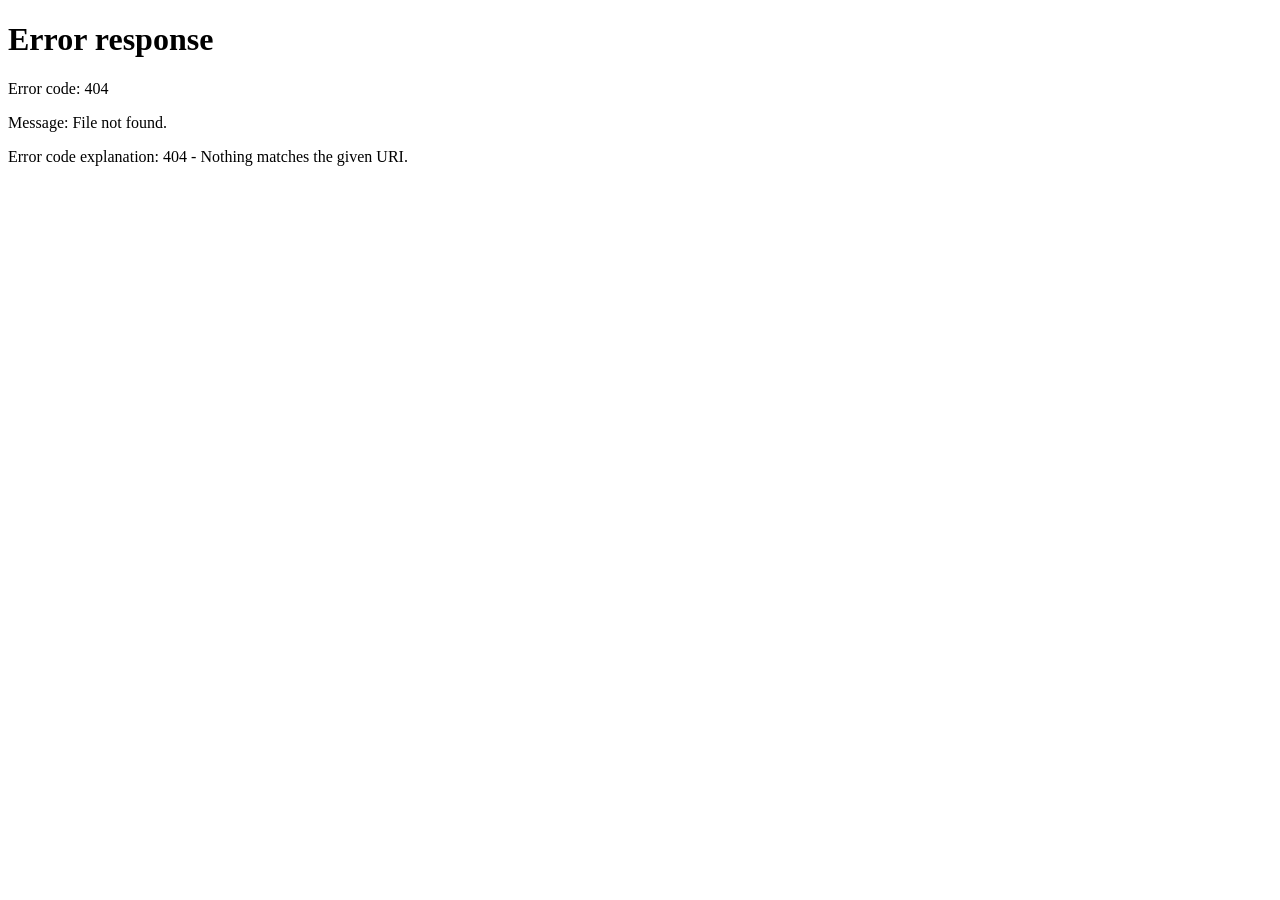
==== admin.html @ 991b6b4d "Add admin dashboard HTML file This commit adds a new admin dashboard HTML file with a sidebar, main " ====
<!DOCTYPE html>
<html lang="en">
<head>
  <meta charset="UTF-8"/><meta name="viewport" content="width=device-width,initial-scale=1.0"/>
  <title>Admin Dashboard — NexMart</title>
  <link rel="stylesheet" href="style.css"/>
  <link rel="stylesheet" href="https://cdnjs.cloudflare.com/ajax/libs/font-awesome/6.5.0/css/all.min.css"/>
  <style>
    body { display:flex; min-height:100vh; background:var(--bg); }
    .admin-sidebar {
      width:240px; min-height:100vh; background:var(--navy); flex-shrink:0;
      display:flex; flex-direction:column; position:sticky; top:0; height:100vh; overflow-y:auto;
    }
    .sidebar-logo { padding:1.5rem 1.25rem; border-bottom:1px solid rgba(255,255,255,.08); }
    .sidebar-logo .logo-main { color:#fff; font-family:var(--font-head); font-size:1.4rem; display:block; }
    .sidebar-logo .logo-sub  { color:var(--gold-light); font-size:.6rem; letter-spacing:.2em; text-transform:uppercase; }
    .sidebar-user { padding:1rem 1.25rem; border-bottom:1px solid rgba(255,255,255,.08); display:flex; align-items:center; gap:.75rem; }
    .sidebar-avatar { width:36px; height:36px; background:var(--gold); border-radius:50%; display:grid; place-items:center; font-size:.8rem; font-weight:700; color:var(--navy); flex-shrink:0; }
    .sidebar-user-info strong { display:block; font-size:.82rem; color:#fff; }
    .sidebar-user-info span { font-size:.72rem; color:var(--gold-light); }
    .sidebar-nav { padding:.75rem 0; flex:1; }
    .sidebar-section { padding:.3rem 1.25rem .2rem; font-size:.65rem; font-weight:700; color:rgba(255,255,255,.3); text-transform:uppercase; letter-spacing:.12em; margin-top:.5rem; }
    .sidebar-link { display:flex; align-items:center; gap:.75rem; padding:.65rem 1.25rem; font-size:.84rem; color:rgba(255,255,255,.65); transition:all var(--t); cursor:pointer; border-left:3px solid transparent; }
    .sidebar-link i { width:18px; text-align:center; flex-shrink:0; }
    .sidebar-link:hover { background:rgba(255,255,255,.07); color:#fff; border-left-color:rgba(255,255,255,.2); }
    .sidebar-link.active { background:rgba(201,168,76,.12); color:var(--gold-light); border-left-color:var(--gold); }
    .sidebar-link .badge { margin-left:auto; }
    .sidebar-foot { padding:1rem 1.25rem; border-top:1px solid rgba(255,255,255,.08); }
    .admin-main { flex:1; overflow:hidden; display:flex; flex-direction:column; }
    .admin-topbar { background:var(--white); border-bottom:1px solid var(--border); padding:.9rem 2rem; display:flex; align-items:center; justify-content:space-between; position:sticky; top:0; z-index:10; box-shadow:var(--shadow-sm); }
    .at-title { font-family:var(--font-head); font-size:1.15rem; font-weight:700; }
    .at-right { display:flex; align-items:center; gap:1rem; }
    .at-date { font-size:.78rem; color:var(--text-lt); }
    .admin-content { padding:2rem; flex:1; overflow-y:auto; }
    /* Page panels */
    .admin-page { display:none; }
    .admin-page.active { display:block; animation:fadeIn .3s; }
    /* KPI Cards */
    .kpi-grid { display:grid; grid-template-columns:repeat(4,1fr); gap:1.25rem; margin-bottom:2rem; }
    .kpi-card { background:var(--white); border-radius:var(--radius); border:1px solid var(--border); padding:1.5rem; display:flex; gap:1rem; align-items:center; }
    .kpi-icon { width:52px; height:52px; border-radius:var(--radius-sm); display:grid; place-items:center; font-size:1.3rem; flex-shrink:0; }
    .kpi-icon.blue   { background:#e8f0fe; color:#1a73e8; }
    .kpi-icon.green  { background:var(--bg2); color:var(--success); }
    .kpi-icon.gold   { background:#fdf3d7; color:#946c00; }
    .kpi-icon.red    { background:#fdecea; color:var(--danger); }
    .kpi-info strong { display:block; font-family:var(--font-head); font-size:1.8rem; line-height:1.1; }
    .kpi-info span   { font-size:.78rem; color:var(--text-lt); }
    .kpi-trend { margin-top:.3rem; font-size:.75rem; }
    .kpi-trend.up { color:var(--success); }
    .kpi-trend.down { color:var(--danger); }
    /* Charts placeholder */
    .charts-grid { display:grid; grid-template-columns:1.5fr 1fr; gap:1.25rem; margin-bottom:2rem; }
    .chart-box { background:var(--white); border:1px solid var(--border); border-radius:var(--radius); padding:1.25rem; }
    .chart-header { display:flex; align-items:center; justify-content:space-between; margin-bottom:1.25rem; }
    .chart-title { font-family:var(--font-head); font-size:1rem; font-weight:700; }
    .mini-chart { height:180px; display:flex; align-items:flex-end; gap:8px; padding-top:.5rem; }
    .bar { flex:1; background:var(--navy); border-radius:4px 4px 0 0; position:relative; transition:opacity var(--t); cursor:pointer; }
    .bar:hover { opacity:.8; }
    .bar span { position:absolute; bottom:-20px; left:50%; transform:translateX(-50%); font-size:.65rem; color:var(--text-lt); white-space:nowrap; }
    .donut-wrap { display:flex; align-items:center; justify-content:center; gap:2rem; }
    .donut-svg { width:130px; height:130px; }
    .donut-legend { display:flex; flex-direction:column; gap:.5rem; }
    .dl-item { display:flex; align-items:center; gap:.5rem; font-size:.78rem; }
    .dl-dot { width:10px; height:10px; border-radius:50%; flex-shrink:0; }
    /* Product manager */
    .pm-toolbar { display:flex; gap:1rem; align-items:center; margin-bottom:1.25rem; flex-wrap:wrap; }
    .pm-toolbar input { flex:1; min-width:200px; padding:.55rem 1rem; border:1.5px solid var(--border); border-radius:var(--radius-sm); font-family:var(--font-body); font-size:.875rem; outline:none; }
    .pm-toolbar input:focus { border-color:var(--navy); }
    .stock-low  { color:var(--danger); font-weight:600; }
    .stock-ok   { color:var(--success); font-weight:600; }
    .stock-med  { color:var(--warning); font-weight:600; }
    /* Orders */
    .order-status { padding:.25rem .75rem; border-radius:99px; font-size:.72rem; font-weight:700; }
    .os-delivered { background:#e6f6ef; color:var(--success); }
    .os-pending   { background:#fef3e2; color:var(--warning); }
    .os-cancelled { background:#fdecea; color:var(--danger); }
    .os-transit   { background:var(--navy-pale); color:var(--navy); }
    /* Analytics */
    .analytics-grid { display:grid; grid-template-columns:1fr 1fr 1fr; gap:1.25rem; margin-bottom:1.5rem; }
    .an-card { background:var(--white); border:1px solid var(--border); border-radius:var(--radius); padding:1.25rem; }
    .an-card h4 { font-family:var(--font-head); font-size:.95rem; margin-bottom:.75rem; color:var(--text-md); }
    .progress-item { margin-bottom:.75rem; }
    .progress-label { display:flex; justify-content:space-between; font-size:.78rem; color:var(--text-md); margin-bottom:.3rem; }
    .progress-bar { height:7px; background:var(--bg2); border-radius:99px; overflow:hidden; }
    .progress-fill { height:100%; border-radius:99px; background:var(--navy); transition:width 1s ease; }
    @media(max-width:1100px){ .kpi-grid{grid-template-columns:repeat(2,1fr)} .charts-grid{grid-template-columns:1fr} .analytics-grid{grid-template-columns:1fr 1fr} }
    @media(max-width:768px){ .admin-sidebar{display:none} .kpi-grid{grid-template-columns:1fr 1fr} }
  </style>
</head>
<body>
<script src="app.js"></script>
<script>
  // Auth guard
  if (!Store.user || Store.user.role !== 'admin') {
    location.href = 'login.html';
  }
</script>

<!-- SIDEBAR -->
<aside class="admin-sidebar">
  <div class="sidebar-logo">
    <span class="logo-main">NexMart</span>
    <span class="logo-sub">Admin Panel</span>
  </div>
  <div class="sidebar-user">
    <div class="sidebar-avatar">AU</div>
    <div class="sidebar-user-info">
      <strong>Admin User</strong>
      <span>Super Admin</span>
    </div>
  </div>
  <nav class="sidebar-nav">
    <div class="sidebar-section">Main</div>
    <div class="sidebar-link active" onclick="showPage('dashboard',this)"><i class="fa fa-th-large"></i> Dashboard</div>
    <div class="sidebar-link" onclick="showPage('orders',this)"><i class="fa fa-box"></i> Orders <span class="badge badge-danger">12</span></div>
    <div class="sidebar-section">Catalogue</div>
    <div class="sidebar-link" onclick="showPage('products',this)"><i class="fa fa-tags"></i> Products</div>
    <div class="sidebar-link" onclick="showPage('inventory',this)"><i class="fa fa-warehouse"></i> Inventory</div>
    <div class="sidebar-section">Reports</div>
    <div class="sidebar-link" onclick="showPage('analytics',this)"><i class="fa fa-chart-bar"></i> Analytics</div>
    <div class="sidebar-link" onclick="showPage('customers',this)"><i class="fa fa-users"></i> Customers</div>
  </nav>
  <div class="sidebar-foot">
    <div class="sidebar-link" onclick="window.handleLogout()" style="border-left:none"><i class="fa fa-sign-out-alt"></i> Logout</div>
    <a href="index.html" class="sidebar-link" style="border-left:none"><i class="fa fa-store"></i> View Store</a>
  </div>
</aside>

<!-- MAIN -->
<div class="admin-main">
  <div class="admin-topbar">
    <span class="at-title" id="pageTitle">Dashboard</span>
    <div class="at-right">
      <span class="at-date" id="todayDate"></span>
      <button class="btn btn-navy btn-sm"><i class="fa fa-bell"></i></button>
    </div>
  </div>

  <div class="admin-content">

    <!-- ── DASHBOARD ── -->
    <div class="admin-page active" id="page-dashboard">
      <div class="kpi-grid">
        <div class="kpi-card">
          <div class="kpi-icon blue"><i class="fa fa-shopping-cart"></i></div>
          <div class="kpi-info"><strong>1,248</strong><span>Total Orders</span><div class="kpi-trend up">▲ 12.5% vs last month</div></div>
        </div>
        <div class="kpi-card">
          <div class="kpi-icon green"><i class="fa fa-rupee-sign"></i></div>
          <div class="kpi-info"><strong>₹3.84L</strong><span>Monthly Revenue</span><div class="kpi-trend up">▲ 8.3% vs last month</div></div>
        </div>
        <div class="kpi-card">
          <div class="kpi-icon gold"><i class="fa fa-users"></i></div>
          <div class="kpi-info"><strong>10,492</strong><span>Total Customers</span><div class="kpi-trend up">▲ 5.1% vs last month</div></div>
        </div>
        <div class="kpi-card">
          <div class="kpi-icon red"><i class="fa fa-exclamation-triangle"></i></div>
          <div class="kpi-info"><strong>7</strong><span>Low Stock Items</span><div class="kpi-trend down">▼ Needs attention</div></div>
        </div>
      </div>

      <div class="charts-grid">
        <div class="chart-box">
          <div class="chart-header">
            <span class="chart-title">Weekly Sales Revenue</span>
            <span class="badge badge-navy">This Week</span>
          </div>
          <div class="mini-chart" id="salesChart"></div>
          <div style="display:flex;justify-content:center;gap:1.5rem;margin-top:1.5rem;font-size:.75rem;color:var(--text-lt)">
            <span>Mon</span><span>Tue</span><span>Wed</span><span>Thu</span><span>Fri</span><span>Sat</span><span>Sun</span>
          </div>
        </div>
        <div class="chart-box">
          <div class="chart-header"><span class="chart-title">Sales by Category</span></div>
          <div class="donut-wrap">
            <svg class="donut-svg" viewBox="0 0 42 42">
              <circle cx="21" cy="21" r="15.915" fill="transparent" stroke="#e8eef5" stroke-width="6"/>
              <circle cx="21" cy="21" r="15.915" fill="transparent" stroke="#0a2540" stroke-width="6" stroke-dasharray="28 72" stroke-dashoffset="25"/>
              <circle cx="21" cy="21" r="15.915" fill="transparent" stroke="#c9a84c" stroke-width="6" stroke-dasharray="22 78" stroke-dashoffset="-3"/>
              <circle cx="21" cy="21" r="15.915" fill="transparent" stroke="#00875a" stroke-width="6" stroke-dasharray="18 82" stroke-dashoffset="-25"/>
              <circle cx="21" cy="21" r="15.915" fill="transparent" stroke="#e67e22" stroke-width="6" stroke-dasharray="14 86" stroke-dashoffset="-43"/>
              <text x="21" y="24" text-anchor="middle" font-size="5" font-family="Cormorant Garamond,serif" fill="#0a2540" font-weight="bold">Sales</text>
            </svg>
            <div class="donut-legend">
              <div class="dl-item"><div class="dl-dot" style="background:#0a2540"></div><span>Vegetables 28%</span></div>
              <div class="dl-item"><div class="dl-dot" style="background:#c9a84c"></div><span>Fruits 22%</span></div>
              <div class="dl-item"><div class="dl-dot" style="background:#00875a"></div><span>Dairy 18%</span></div>
              <div class="dl-item"><div class="dl-dot" style="background:#e67e22"></div><span>Bakery 14%</span></div>
              <div class="dl-item"><div class="dl-dot" style="background:#e8eef5"></div><span>Other 18%</span></div>
            </div>
          </div>
        </div>
      </div>

      <!-- Recent Orders -->
      <div class="card">
        <div class="card-header">
          <span class="card-title">Recent Orders</span>
          <button class="btn btn-ghost btn-sm" onclick="showPage('orders',document.querySelector('[onclick*=orders]'))">View All</button>
        </div>
        <div class="card-body" style="padding:0">
          <div class="table-wrap">
            <table>
              <thead><tr><th>#Order</th><th>Customer</th><th>Items</th><th>Total</th><th>Date</th><th>Status</th><th>Action</th></tr></thead>
              <tbody id="recentOrders"></tbody>
            </table>
          </div>
        </div>
      </div>
    </div>

    <!-- ── ORDERS ── -->
    <div class="admin-page" id="page-orders">
      <div class="card" style="margin-bottom:1.25rem">
        <div class="card-body" style="display:flex;gap:1rem;flex-wrap:wrap;padding:1rem 1.5rem">
          <div class="kpi-card" style="flex:1;min-width:160px;border:none;padding:.75rem;box-shadow:none;background:var(--bg)">
            <div class="kpi-icon blue" style="width:38px;height:38px;font-size:1rem"><i class="fa fa-clock"></i></div>
            <div class="kpi-info"><strong style="font-size:1.4rem">32</strong><span>Pending</span></div>
          </div>
          <div class="kpi-card" style="flex:1;min-width:160px;border:none;padding:.75rem;box-shadow:none;background:var(--bg)">
            <div class="kpi-icon gold" style="width:38px;height:38px;font-size:1rem"><i class="fa fa-truck"></i></div>
            <div class="kpi-info"><strong style="font-size:1.4rem">18</strong><span>In Transit</span></div>
          </div>
          <div class="kpi-card" style="flex:1;min-width:160px;border:none;padding:.75rem;box-shadow:none;background:var(--bg)">
            <div class="kpi-icon green" style="width:38px;height:38px;font-size:1rem"><i class="fa fa-check"></i></div>
            <div class="kpi-info"><strong style="font-size:1.4rem">1,182</strong><span>Delivered</span></div>
          </div>
          <div class="kpi-card" style="flex:1;min-width:160px;border:none;padding:.75rem;box-shadow:none;background:var(--bg)">
            <div class="kpi-icon red" style="width:38px;height:38px;font-size:1rem"><i class="fa fa-times"></i></div>
            <div class="kpi-info"><strong style="font-size:1.4rem">16</strong><span>Cancelled</span></div>
          </div>
        </div>
      </div>
      <div class="card">
        <div class="card-header">
          <span class="card-title">All Orders</span>
          <div style="display:flex;gap:.5rem">
            <select class="sort-select" id="orderFilter" onchange="renderOrders()">
              <option value="">All Status</option>
              <option value="Delivered">Delivered</option>
              <option value="Pending">Pending</option>
              <option value="In Transit">In Transit</option>
              <option value="Cancelled">Cancelled</option>
            </select>
          </div>
        </div>
        <div class="card-body" style="padding:0">
          <div class="table-wrap"><table><thead><tr><th>#Order</th><th>Customer</th><th>Items</th><th>Total</th><th>Date</th><th>Payment</th><th>Status</th><th>Action</th></tr></thead><tbody id="ordersBody"></tbody></table></div>
        </div>
      </div>
    </div>

    <!-- ── PRODUCTS ── -->
    <div class="admin-page" id="page-products">
      <div class="pm-toolbar">
        <input type="text" id="productSearch" placeholder="🔍 Search products by name or category..." oninput="renderProductsAdmin()" />
        <select class="sort-select" id="catFilter" onchange="renderProductsAdmin()">
          <option value="">All Categories</option>
          <option>Vegetables</option><option>Fruits</option><option>Dairy</option>
          <option>Bakery</option><option>Beverages</option><option>Snacks</option><option>Grains</option>
        </select>
        <button class="btn btn-navy btn-sm" onclick="toast('Add product form would open here')"><i class="fa fa-plus"></i> Add Product</button>
      </div>
      <div class="card">
        <div class="card-header"><span class="card-title">Product Catalogue</span><span class="badge badge-navy" id="prodCount"></span></div>
        <div class="card-body" style="padding:0">
          <div class="table-wrap"><table><thead><tr><th>Emoji</th><th>Name</th><th>Category</th><th>Price</th><th>Old Price</th><th>Rating</th><th>Reviews</th><th>Badge</th><th>Actions</th></tr></thead><tbody id="productsAdminBody"></tbody></table></div>
        </div>
      </div>
    </div>

    <!-- ── INVENTORY ── -->
    <div class="admin-page" id="page-inventory">
      <div class="card">
        <div class="card-header"><span class="card-title">Inventory Status</span><button class="btn btn-navy btn-sm" onclick="toast('Export CSV — feature available in production')"><i class="fa fa-download"></i> Export</button></div>
        <div class="card-body" style="padding:0">
          <div class="table-wrap"><table><thead><tr><th>Product</th><th>Category</th><th>SKU</th><th>In Stock</th><th>Reorder Level</th><th>Status</th><th>Last Updated</th></tr></thead><tbody id="inventoryBody"></tbody></table></div>
        </div>
      </div>
    </div>

    <!-- ── ANALYTICS ── -->
    <div class="admin-page" id="page-analytics">
      <div class="analytics-grid">
        <div class="an-card">
          <h4>Top Selling Products</h4>
          <div id="topSellers"></div>
        </div>
        <div class="an-card">
          <h4>Category Performance</h4>
          <div id="catPerf"></div>
        </div>
        <div class="an-card">
          <h4>Customer Metrics</h4>
          <div style="display:flex;flex-direction:column;gap:.85rem">
            <div><div style="font-size:.78rem;color:var(--text-lt)">Avg Order Value</div><div style="font-family:var(--font-head);font-size:1.6rem;font-weight:700">₹487</div></div>
            <div><div style="font-size:.78rem;color:var(--text-lt)">Repeat Purchase Rate</div><div style="font-family:var(--font-head);font-size:1.6rem;font-weight:700">68.4%</div></div>
            <div><div style="font-size:.78rem;color:var(--text-lt)">Cart Abandonment</div><div style="font-family:var(--font-head);font-size:1.6rem;color:var(--danger);font-weight:700">23.1%</div></div>
            <div><div style="font-size:.78rem;color:var(--text-lt)">NPS Score</div><div style="font-family:var(--font-head);font-size:1.6rem;color:var(--success);font-weight:700">72</div></div>
          </div>
        </div>
      </div>
      <div class="card">
        <div class="card-header"><span class="card-title">Monthly Revenue Trend (₹)</span></div>
        <div class="card-body">
          <div style="display:flex;align-items:flex-end;gap:12px;height:200px" id="revenueChart"></div>
        </div>
      </div>
    </div>

    <!-- ── CUSTOMERS ── -->
    <div class="admin-page" id="page-customers">
      <div class="card">
        <div class="card-header"><span class="card-title">Customer Database</span><button class="btn btn-ghost btn-sm" onclick="toast('Export CSV')"><i class="fa fa-download"></i> Export</button></div>
        <div class="card-body" style="padding:0">
          <div
---- style.css ----
/* ==========================================================
   NEXMART — Professional Supermarket CSS
   Design: Corporate · Refined · Premium
   ========================================================== */

@import url('https://fonts.googleapis.com/css2?family=Cormorant+Garamond:wght@400;500;600;700&family=Outfit:wght@300;400;500;600;700&display=swap');

/* ── Variables ── */
:root {
  --navy:       #0a2540;
  --navy-light: #103a5e;
  --navy-pale:  #e8eef5;
  --gold:       #c9a84c;
  --gold-light: #f0d98a;
  --white:      #ffffff;
  --bg:         #f4f6f9;
  --bg2:        #edf0f5;
  --text:       #0d1b2a;
  --text-md:    #3d5166;
  --text-lt:    #7a8fa6;
  --border:     #d8e0ea;
  --success:    #00875a;
  --danger:     #c0392b;
  --warning:    #e67e22;
  --shadow-sm:  0 2px 8px rgba(10,37,64,.08);
  --shadow:     0 4px 20px rgba(10,37,64,.12);
  --shadow-lg:  0 12px 48px rgba(10,37,64,.18);
  --radius:     12px;
  --radius-sm:  7px;
  --font-head:  'Cormorant Garamond', serif;
  --font-body:  'Outfit', sans-serif;
  --t:          .22s cubic-bezier(.4,0,.2,1);
}

/* ── Reset ── */
*, *::before, *::after { box-sizing: border-box; margin: 0; padding: 0; }
html { scroll-behavior: smooth; }
body { font-family: var(--font-body); background: var(--bg); color: var(--text); min-height: 100vh; overflow-x: hidden; }
a { text-decoration: none; color: inherit; }
ul { list-style: none; }
button { font-family: var(--font-body); cursor: pointer; }
input, select, textarea { font-family: var(--font-body); }

/* ── Scrollbar ── */
::-webkit-scrollbar { width: 5px; height: 5px; }
::-webkit-scrollbar-track { background: var(--bg); }
::-webkit-scrollbar-thumb { background: var(--border); border-radius: 99px; }
::-webkit-scrollbar-thumb:hover { background: var(--navy-light); }

/* ==========================================================
   SHARED COMPONENTS
   ========================================================== */

/* Buttons */
.btn { display: inline-flex; align-items: center; gap: .5rem; border: none; border-radius: var(--radius-sm); font-family: var(--font-body); font-weight: 600; font-size: .875rem; padding: .65rem 1.4rem; transition: all var(--t); cursor: pointer; }
.btn-navy  { background: var(--navy); color: #fff; }
.btn-navy:hover  { background: var(--navy-light); transform: translateY(-1px); box-shadow: var(--shadow); }
.btn-gold  { background: var(--gold); color: var(--navy); }
.btn-gold:hover  { background: #b8923d; color: #fff; transform: translateY(-1px); box-shadow: 0 6px 20px rgba(201,168,76,.35); }
.btn-outline { background: transparent; color: var(--navy); border: 1.5px solid var(--navy); }
.btn-outline:hover { background: var(--navy); color: #fff; }
.btn-ghost { background: var(--bg2); color: var(--text-md); border: 1.5px solid var(--border); }
.btn-ghost:hover { background: var(--border); }
.btn-danger { background: var(--danger); color: #fff; }
.btn-danger:hover { background: #a93226; }
.btn-success { background: var(--success); color: #fff; }
.btn-success:hover { background: #006b47; }
.btn-lg { padding: .85rem 2rem; font-size: 1rem; border-radius: var(--radius); }
.btn-sm { padding: .4rem .9rem; font-size: .78rem; }
.btn-icon { width: 36px; height: 36px; padding: 0; display: grid; place-items: center; border-radius: var(--radius-sm); }
.btn-full { width: 100%; justify-content: center; }

/* Badges */
.badge { display: inline-flex; align-items: center; padding: .2rem .65rem; border-radius: 99px; font-size: .72rem; font-weight: 600; letter-spacing: .03em; }
.badge-navy    { background: var(--navy-pale); color: var(--navy); }
.badge-gold    { background: #fdf3d7; color: #946c00; }
.badge-success { background: #e6f6ef; color: var(--success); }
.badge-danger  { background: #fdecea; color: var(--danger); }
.badge-warning { background: #fef3e2; color: var(--warning); }

/* Form Controls */
.form-group { display: flex; flex-direction: column; gap: .4rem; margin-bottom: 1.1rem; }
.form-label { font-size: .82rem; font-weight: 600; color: var(--text-md); text-transform: uppercase; letter-spacing: .04em; }
.form-control { width: 100%; padding: .7rem 1rem; border: 1.5px solid var(--border); border-radius: var(--radius-sm); background: var(--white); font-size: .925rem; color: var(--text); transition: border-color var(--t), box-shadow var(--t); outline: none; }
.form-control:focus { border-color: var(--navy); box-shadow: 0 0 0 3px rgba(10,37,64,.1); }
.form-control::placeholder { color: var(--text-lt); }

/* Cards */
.card { background: var(--white); border-radius: var(--radius); border: 1px solid var(--border); box-shadow: var(--shadow-sm); }
.card-header { padding: 1.25rem 1.5rem; border-bottom: 1px solid var(--border); display: flex; align-items: center; justify-content: space-between; }
.card-body { padding: 1.5rem; }
.card-title { font-family: var(--font-head); font-size: 1.15rem; font-weight: 700; }

/* Tables */
.table-wrap { overflow-x: auto; }
table { width: 100%; border-collapse: collapse; font-size: .875rem; }
thead tr { background: var(--bg); }
th { padding: .8rem 1rem; text-align: left; font-weight: 600; color: var(--text-md); font-size: .78rem; text-transform: uppercase; letter-spacing: .06em; border-bottom: 2px solid var(--border); white-space: nowrap; }
td { padding: .85rem 1rem; border-bottom: 1px solid var(--bg2); color: var(--text); vertical-align: middle; }
tbody tr:hover { background: var(--bg); }
tbody tr:last-child td { border-bottom: none; }

/* Dividers */
.divider { height: 1px; background: var(--border); margin: 1.25rem 0; }

/* Toast */
#toast {
  position: fixed; bottom: 2rem; right: 2rem; z-index: 9999;
  background: var(--navy); color: #fff; padding: .85rem 1.5rem;
  border-radius: var(--radius); font-size: .875rem; font-weight: 500;
  box-shadow: var(--shadow-lg); display: flex; align-items: center; gap: .6rem;
  transform: translateY(80px); opacity: 0;
  transition: transform .4s cubic-bezier(.34,1.56,.64,1), opacity .3s;
  max-width: 340px; border-left: 4px solid var(--gold);
}
#toast.show { transform: translateY(0); opacity: 1; }

/* Utility */
.hidden { display: none !important; }

/* ==========================================================
   TOPBAR (Shared across pages)
   ========================================================== */
.topbar {
  background: var(--navy);
  color: rgba(255,255,255,.7);
  font-size: .78rem; padding: .4rem 0;
  text-align: center; letter-spacing: .04em;
}
.topbar strong { color: var(--gold-light); }

/* ==========================================================
   NAVBAR
   ========================================================== */
#navbar {
  background: var(--white); border-bottom: 1px solid var(--border);
  position: sticky; top: 0; z-index: 200;
  box-shadow: var(--shadow-sm);
}
.nav-inner {
  max-width: 1400px; margin: 0 auto; padding: 0 2rem;
  display: flex; align-items: center; gap: 2rem; height: 68px;
}
.nav-logo { display: flex; flex-direction: column; line-height: 1; flex-shrink: 0; }
.logo-main { font-family: var(--font-head); font-size: 1.6rem; font-weight: 700; color: var(--navy); letter-spacing: -.02em; }
.logo-sub  { font-size: .6rem; color: var(--gold); font-weight: 600; letter-spacing: .2em; text-transform: uppercase; }
.nav-links { display: flex; gap: .25rem; align-items: center; }
.nav-link { padding: .45rem .9rem; border-radius: var(--radius-sm); font-size: .875rem; font-weight: 500; color: var(--text-md); transition: background var(--t), color var(--t); white-space: nowrap; }
.nav-link:hover, .nav-link.active { background: var(--navy-pale); color: var(--navy); }
.nav-search {
  flex: 1; max-width: 420px;
  display: flex; align-items: center; gap: .6rem;
  background: var(--bg); border: 1.5px solid var(--border);
  border-radius: var(--radius-sm); padding: .55rem 1rem;
  transition: border-color var(--t), box-shadow var(--t);
}
.nav-search:focus-within { border-color: var(--navy); box-shadow: 0 0 0 3px rgba(10,37,64,.08); }
.nav-search i { color: var(--text-lt); font-size: .9rem; }
.nav-search input { border: none; background: transparent; outline: none; font-size: .875rem; flex: 1; color: var(--text); }
.nav-actions { display: flex; gap: .5rem; align-items: center; margin-left: auto; }
.nav-action-btn {
  position: relative; background: var(--bg); border: 1.5px solid var(--border);
  border-radius: var(--radius-sm); width: 40px; height: 40px;
  display: grid; place-items: center; cursor: pointer; color: var(--text-md);
  font-size: .9rem; transition: all var(--t);
}
.nav-action-btn:hover { background: var(--navy); color: #fff; border-color: var(--navy); }
.nav-action-btn .dot {
  position: absolute; top: -3px; right: -3px;
  width: 18px; height: 18px; background: var(--gold);
  color: var(--navy); font-size: .58rem; font-weight: 700;
  border-radius: 50%; display: flex; align-items: center; justify-content: center;
}

/* ==========================================================
   HERO — Homepage
   ========================================================== */
#hero {
  background: linear-gradient(110deg, var(--navy) 55%, #1a4a73 100%);
  padding: 5rem 2rem; position: relative; overflow: hidden;
}
#hero::before {
  content: ''; position: absolute; inset: 0;
  background: url("data:image/svg+xml,%3Csvg width='60' height='60' viewBox='0 0 60 60' xmlns='http://www.w3.org/2000/svg'%3E%3Cg fill='none' fill-rule='evenodd'%3E%3Cg fill='%23ffffff' fill-opacity='0.03'%3E%3Cpath d='M36 34v-4h-2v4h-4v2h4v4h2v-4h4v-2h-4zm0-30V0h-2v4h-4v2h4v4h2V6h4V4h-4zM6 34v-4H4v4H0v2h4v4h2v-4h4v-2H6zM6 4V0H4v4H0v2h4v4h2V6h4V4H6z'/%3E%3C/g%3E%3C/g%3E%3C/svg%3E");
}
.hero-inner { max-width: 1400px; margin: 0 auto; display: grid; grid-template-columns: 1fr 1fr; gap: 4rem; align-items: center; position: relative; z-index: 1; }
.hero-text { animation: fadeUp .7s .1s both; }
.hero-eyebrow { display: flex; align-items: center; gap: .75rem; margin-bottom: 1.25rem; }
.hero-eyebrow span { background: rgba(201,168,76,.2); color: var(--gold-light); border-radius: 99px; padding: .3rem 1rem; font-size: .78rem; font-weight: 600; letter-spacing: .1em; text-transform: uppercase; }
.hero-eyebrow::after { content: ''; flex: 1; height: 1px; background: rgba(255,255,255,.15); }
#hero h1 { font-family: var(--font-head); font-size: clamp(2.8rem,4.5vw,4.2rem); color: #fff; line-height: 1.08; margin-bottom: 1.25rem; }
#hero h1 em { color: var(--gold-light); font-style: italic; }
#hero p { color: rgba(255,255,255,.7); font-size: 1.05rem; line-height: 1.75; max-width: 460px; margin-bottom: 2rem; }
.hero-actions { display: flex; gap: 1rem; flex-wrap: wrap; }
.hero-stats { display: flex; gap: 2.5rem; margin-top: 3rem; padding-top: 2rem; border-top: 1px solid rgba(255,255,255,.12); }
.h-stat strong { display: block; font-family: var(--font-head); font-size: 1.8rem; color: var(--gold-light); }
.h-stat span { font-size: .78rem; color: rgba(255,255,255,.6); text-transform: uppercase; letter-spacing: .06em; }
.hero-visual { animation: fadeLeft .7s .3s both; }
.hero-cards { display: flex; flex-direction: column; gap: 1rem; }
.h-card {
  background: rgba(255,255,255,.08); backdrop-filter: blur(16px);
  border: 1px solid rgba(255,255,255,.12); border-radius: var(--radius);
  padding: 1.25rem 1.5rem; display: flex; align-items: center; gap: 1rem; color: #fff;
  transition: background var(--t), transform var(--t);
}
.h-card:hover { background: rgba(255,255,255,.14); transform: translateX(-4px); }
.h-card-icon { font-size: 2.2rem; width: 52px; height: 52px; background: rgba(255,255,255,.1); border-radius: var(--radius-sm); display: grid; place-items: center; flex-shrink: 0; }
.h-card-info strong { display: block; font-weight: 600; font-size: .95rem; }
.h-card-info span { font-size: .78rem; color: rgba(255,255,255,.6); }
.h-card-price { margin-left: auto; font-family: var(--font-head); font-size: 1.25rem; color: var(--gold-light); }

/* ==========================================================
   FEATURED STRIP
   ========================================================== */
.features-strip {
  background: var(--navy); padding: 1.25rem 2rem;
}
.features-inner {
  max-width: 1400px; margin: 0 auto;
  display: flex; flex-wrap: wrap; justify-content: space-between; gap: 1rem;
}
.feat-item { display: flex; align-items: center; gap: .75rem; color: rgba(255,255,255,.75); font-size: .85rem; }
.feat-item i { color: var(--gold); font-size: 1.1rem; }
.feat-item strong { color: #fff; }

/* ==========================================================
   SECTION
   ========================================================== */
.section { max-width: 1400px; margin: 0 auto; padding: 3.5rem 2rem; }
.section-head { margin-bottom: 2rem; display: flex; align-items: flex-end; justify-content: space-between; gap: 1rem; flex-wrap: wrap; }
.section-title { font-family: var(--font-head); font-size: clamp(1.6rem,2.5vw,2.2rem); font-weight: 700; line-height: 1.15; }
.section-title em { color: var(--gold); font-style: italic; }
.section-sub { color: var(--text-lt); font-size: .875rem; margin-top: .3rem; }

/* ==========================================================
   CATEGORY PILLS
   ========================================================== */
.cat-pills { display: flex; flex-wrap: wrap; gap: .6rem; margin-bottom: 1.75rem; }
.cat-pill {
  display: flex; align-items: center; gap: .5rem;
  background: var(--white); border: 1.5px solid var(--border);
  border-radius: var(--radius-sm); padding: .45rem 1rem;
  font-size: .82rem; font-weight: 500; cursor: pointer;
  transition: all var(--t); color: var(--text-md);
}
.cat-pill:hover, .cat-pill.active { background: var(--navy); color: #fff; border-color: var(--navy); }
.cat-pill .pill-icon { font-size: 1rem; }

/* ==========================================================
   PRODUCT GRID
   ========================================================== */
.products-grid { display: grid; grid-template-columns: repeat(auto-fill, minmax(230px,1fr)); gap: 1.25rem; }

.product-card {
  background: var(--white); border-radius: var(--radius);
  border: 1px solid var(--border); overflow: hidden;
  transition: all var(--t); position: relative;
  display: flex; flex-direction: column;
  animation: fadeUp .5s both;
}
.product-card:hover { transform: translateY(-5px); box-shadow: var(--shadow-lg); border-color: transparent; }

.pc-badge { position: absolute; top: .75rem; left: .75rem; z-index: 2; }
.pc-wish {
  position: absolute; top: .75rem; right: .75rem; z-index: 2;
  width: 32px; height: 32px; background: rgba(255,255,255,.9);
  border: none; border-radius: 50%; display: grid; place-items: center;
  cursor: pointer; color: var(--text-lt); font-size: .85rem;
  transition: all var(--t); backdrop-filter: blur(8px);
}
.pc-wish:hover, .pc-wish.active { color: #e63946; background: #fff; transform: scale(1.1); }

.pc-image {
  height: 170px; background: var(--bg); display: flex;
  align-items: center; justify-content: center; font-size: 4.5rem;
  cursor: pointer; transition: transform var(--t); overflow: hidden;
}
.product-card:hover .pc-image { transform: scale(1.04); }

.pc-body { padding: 1rem; flex: 1; display: flex; flex-direction: column; }
.pc-cat { font-size: .7rem; color: var(--gold); font-weight: 700; text-transform: uppercase; letter-spacing: .08em; }
.pc-name { font-family: var(--font-head); font-size: 1.05rem; font-weight: 600; margin: .2rem 0 .3rem; cursor: pointer; }
.pc-name:hover { color: var(--navy); }
.pc-weight { font-size: .75rem; color: var(--text-lt); }
.pc-rating { display: flex; align-items: center; gap: .35rem; font-size: .78rem; margin: .5rem 0; }
.pc-stars { color: #f4a261; }
.pc-rcount { color: var(--text-lt); }
.pc-footer { display: flex; align-items: center; justify-content: space-between; padding: .75rem 1rem; border-top: 1px solid var(--bg2); margin-top: auto; }
.pc-price { font-family: var(--font-head); font-size: 1.2rem; font-weight: 700; color: var(--navy); }
.pc-old { font-size: .78rem; color: var(--text-lt); text-decoration: line-through; font-weight: 400; margin-right: .2rem; font-family: var(--font-body); }

.qty-ctrl { display: flex; align-items: center; gap: .4rem; }
.qty-btn { width: 28px; height: 28px; background: var(--bg2); border: 1px solid var(--border); border-radius: var(--radius-sm); display: grid; place-items: center; cursor: pointer; font-size: 1rem; font-weight: 600; transition: all var(--t); }
.qty-btn:hover { background: var(--navy); color: #fff; border-color: var(--navy); }
.qty-num { min-width: 22px; text-align: center; font-weight: 700; font-size: .9rem; }

/* ==========================================================
   PROMO BANNERS
   ========================================================== */
.promo-grid { display: grid; grid-template-columns: 1.4fr 1fr 1fr; gap: 1.25rem; }
.promo-card { border-radius: var(--radius); overflow: hidden; padding: 2rem; position: relative; cursor: pointer; transition: transform var(--t), box-shadow var(--t); min-height: 180px; display: flex; flex-direction: column; justify-content: flex-end; }
.promo-card:hover { transform: translateY(-4px); box-shadow: var(--shadow-lg); }
.promo-card.p1 { background: linear-gradient(130deg, #0a2540 0%, #1a4a73 100%); }
.promo-card.p2 { background: linear-gradient(130deg, #c9a84c 0%, #8b6914 100%); }
.promo-card.p3 { background: linear-gradient(130deg, #00875a 0%, #005038 100%); }
.promo-bg-emoji { position: absolute; right: 1.5rem; top: 50%; transform: translateY(-50%); font-size: 5.5rem; opacity: .18; transition: opacity var(--t), transform var(--t); }
.promo-card:hover .promo-bg-emoji { opacity: .28; transform: translateY(-50%) scale(1.1) rotate(-8deg); }
.promo-tag { background: rgba(255,255,255,.2); color: #fff; border-radius: 99px; padding: .2rem .75rem; font-size: .7rem; font-weight: 700; text-transform: uppercase; letter-spacing: .08em; display: inline-block; margin-bottom: .6rem; }
.promo-card h3 { font-family: var(--font-head); font-size: 1.3rem; color: #fff; line-height: 1.25; margin-bottom: .75rem; }
.promo-card .btn { align-self: flex-start; }

/* ==========================================================
   CART DRAWER
   ========================================================== */
.drawer-overlay { position: fixed; inset: 0; background: rgba(10,37,64,.5); z-index: 300; opacity: 0; visibility: hidden; transition: opacity var(--t), visibility var(--t); backdrop-filter: blur(3px); }
.drawer-overlay.show { opacity: 1; visibility: visible; }
.cart-drawer { position: fixed; top: 0; right: -480px; width: min(480px,100vw); height: 100vh; background: var(--white); z-index: 301; display: flex; flex-direction: column; box-shadow: -8px 0 48px rgba(10,37,64,.18); transition: right .38s cubic-bezier(.4,0,.2,1); }
.cart-drawer.open { right: 0; }
.drawer-head { padding: 1.25rem 1.5rem; border-bottom: 1px solid var(--border); display: flex; align-items: center; justify-content: space-between; background: var(--navy); color: #fff; }
.drawer-head h3 { font-family: var(--font-head); font-size: 1.2rem; }
.drawer-close { background: rgba(255,255,255,.1); border: none; color: #fff; width: 34px; height: 34px; border-radius: var(--radius-sm); display: grid; place-items: center; cursor: pointer; transition: background var(--t); }
.drawer-close:hover { background: rgba(255,255,255,.2); }
.drawer-body { flex: 1; overflow-y: auto; padding: 1.25rem 1.5rem; }
.cart-empty { text-align: center; padding: 3rem 1rem; color: var(--text-lt); }
.cart-empty .empty-icon { font-size: 3.5rem; margin-bottom: 1rem; }
.cart-item-row { display: flex; gap: 1rem; padding: .9rem 0; border-bottom: 1px solid var(--bg2); align-items: flex-start; }
.ci-emoji { width: 56px; height: 56px; background: var(--bg); border-radius: var(--radius-sm); display: grid; place-items: center; font-size: 1.8rem; flex-shrink: 0; }
.ci-info { flex: 1; }
.ci-name { font-weight: 600; font-size: .9rem; line-height: 1.3; }
.ci-meta { font-size: .75rem; color: var(--text-lt); margin-top: .15rem; }
.ci-price { font-weight:
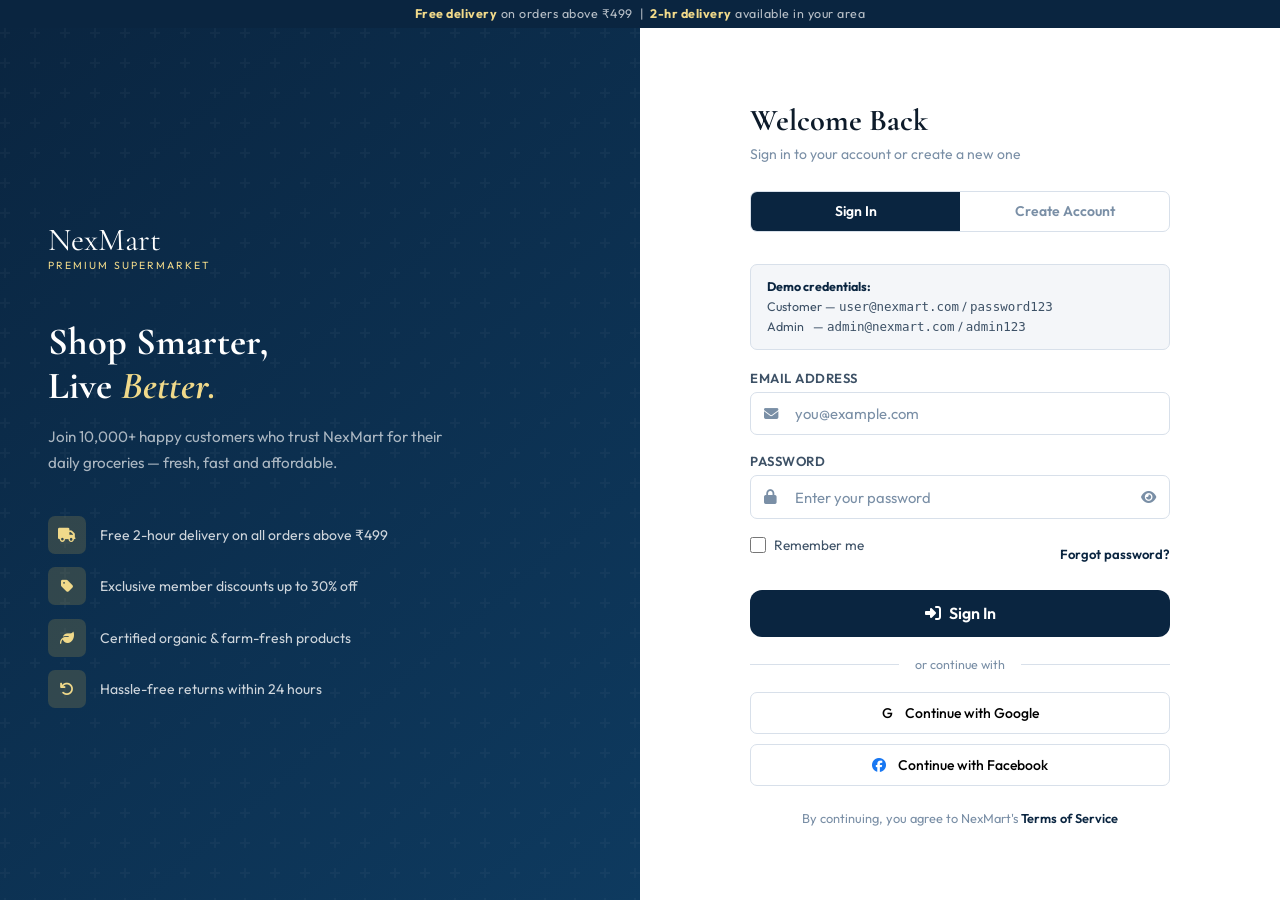
==== commit f36323a3: "Update print statement from 'Hello' to 'Goodbye'" ====
--- a/admin.html
+++ b/admin.html
@@ -7,75 +7,72 @@
   <link rel="stylesheet" href="https://cdnjs.cloudflare.com/ajax/libs/font-awesome/6.5.0/css/all.min.css"/>
   <style>
     body { display:flex; min-height:100vh; background:var(--bg); }
-    .admin-sidebar {
-      width:240px; min-height:100vh; background:var(--navy); flex-shrink:0;
-      display:flex; flex-direction:column; position:sticky; top:0; height:100vh; overflow-y:auto;
-    }
+
+    /* ── Sidebar ── */
+    .admin-sidebar { width:240px; min-height:100vh; background:var(--navy); flex-shrink:0; display:flex; flex-direction:column; position:sticky; top:0; height:100vh; overflow-y:auto; }
     .sidebar-logo { padding:1.5rem 1.25rem; border-bottom:1px solid rgba(255,255,255,.08); }
     .sidebar-logo .logo-main { color:#fff; font-family:var(--font-head); font-size:1.4rem; display:block; }
     .sidebar-logo .logo-sub  { color:var(--gold-light); font-size:.6rem; letter-spacing:.2em; text-transform:uppercase; }
     .sidebar-user { padding:1rem 1.25rem; border-bottom:1px solid rgba(255,255,255,.08); display:flex; align-items:center; gap:.75rem; }
-    .sidebar-avatar { width:36px; height:36px; background:var(--gold); border-radius:50%; display:grid; place-items:center; font-size:.8rem; font-weight:700; color:var(--navy); flex-shrink:0; }
+    .sidebar-avatar { width:38px; height:38px; background:var(--gold); border-radius:50%; display:grid; place-items:center; font-size:.8rem; font-weight:700; color:var(--navy); flex-shrink:0; }
     .sidebar-user-info strong { display:block; font-size:.82rem; color:#fff; }
     .sidebar-user-info span { font-size:.72rem; color:var(--gold-light); }
     .sidebar-nav { padding:.75rem 0; flex:1; }
     .sidebar-section { padding:.3rem 1.25rem .2rem; font-size:.65rem; font-weight:700; color:rgba(255,255,255,.3); text-transform:uppercase; letter-spacing:.12em; margin-top:.5rem; }
-    .sidebar-link { display:flex; align-items:center; gap:.75rem; padding:.65rem 1.25rem; font-size:.84rem; color:rgba(255,255,255,.65); transition:all var(--t); cursor:pointer; border-left:3px solid transparent; }
+    .sidebar-link { display:flex; align-items:center; gap:.75rem; padding:.65rem 1.25rem; font-size:.84rem; color:rgba(255,255,255,.65); cursor:pointer; border-left:3px solid transparent; transition:all var(--t); }
     .sidebar-link i { width:18px; text-align:center; flex-shrink:0; }
-    .sidebar-link:hover { background:rgba(255,255,255,.07); color:#fff; border-left-color:rgba(255,255,255,.2); }
+    .sidebar-link:hover { background:rgba(255,255,255,.07); color:#fff; }
     .sidebar-link.active { background:rgba(201,168,76,.12); color:var(--gold-light); border-left-color:var(--gold); }
-    .sidebar-link .badge { margin-left:auto; }
     .sidebar-foot { padding:1rem 1.25rem; border-top:1px solid rgba(255,255,255,.08); }
-    .admin-main { flex:1; overflow:hidden; display:flex; flex-direction:column; }
+
+    /* ── Main ── */
+    .admin-main { flex:1; display:flex; flex-direction:column; overflow:hidden; }
     .admin-topbar { background:var(--white); border-bottom:1px solid var(--border); padding:.9rem 2rem; display:flex; align-items:center; justify-content:space-between; position:sticky; top:0; z-index:10; box-shadow:var(--shadow-sm); }
     .at-title { font-family:var(--font-head); font-size:1.15rem; font-weight:700; }
-    .at-right { display:flex; align-items:center; gap:1rem; }
-    .at-date { font-size:.78rem; color:var(--text-lt); }
     .admin-content { padding:2rem; flex:1; overflow-y:auto; }
-    /* Page panels */
     .admin-page { display:none; }
     .admin-page.active { display:block; animation:fadeIn .3s; }
-    /* KPI Cards */
+
+    /* ── KPI ── */
     .kpi-grid { display:grid; grid-template-columns:repeat(4,1fr); gap:1.25rem; margin-bottom:2rem; }
     .kpi-card { background:var(--white); border-radius:var(--radius); border:1px solid var(--border); padding:1.5rem; display:flex; gap:1rem; align-items:center; }
     .kpi-icon { width:52px; height:52px; border-radius:var(--radius-sm); display:grid; place-items:center; font-size:1.3rem; flex-shrink:0; }
-    .kpi-icon.blue   { background:#e8f0fe; color:#1a73e8; }
-    .kpi-icon.green  { background:var(--bg2); color:var(--success); }
-    .kpi-icon.gold   { background:#fdf3d7; color:#946c00; }
-    .kpi-icon.red    { background:#fdecea; color:var(--danger); }
+    .kpi-icon.blue  { background:#e8f0fe; color:#1a73e8; }
+    .kpi-icon.green { background:#e6f6ef; color:var(--success); }
+    .kpi-icon.gold  { background:#fdf3d7; color:#946c00; }
+    .kpi-icon.red   { background:#fdecea; color:var(--danger); }
     .kpi-info strong { display:block; font-family:var(--font-head); font-size:1.8rem; line-height:1.1; }
     .kpi-info span   { font-size:.78rem; color:var(--text-lt); }
     .kpi-trend { margin-top:.3rem; font-size:.75rem; }
-    .kpi-trend.up { color:var(--success); }
+    .kpi-trend.up   { color:var(--success); }
     .kpi-trend.down { color:var(--danger); }
-    /* Charts placeholder */
+
+    /* ── Charts ── */
     .charts-grid { display:grid; grid-template-columns:1.5fr 1fr; gap:1.25rem; margin-bottom:2rem; }
     .chart-box { background:var(--white); border:1px solid var(--border); border-radius:var(--radius); padding:1.25rem; }
     .chart-header { display:flex; align-items:center; justify-content:space-between; margin-bottom:1.25rem; }
     .chart-title { font-family:var(--font-head); font-size:1rem; font-weight:700; }
-    .mini-chart { height:180px; display:flex; align-items:flex-end; gap:8px; padding-top:.5rem; }
-    .bar { flex:1; background:var(--navy); border-radius:4px 4px 0 0; position:relative; transition:opacity var(--t); cursor:pointer; }
-    .bar:hover { opacity:.8; }
-    .bar span { position:absolute; bottom:-20px; left:50%; transform:translateX(-50%); font-size:.65rem; color:var(--text-lt); white-space:nowrap; }
+    .mini-chart { height:180px; display:flex; align-items:flex-end; gap:8px; }
+    .bar { flex:1; border-radius:4px 4px 0 0; cursor:pointer; transition:opacity var(--t); }
+    .bar:hover { opacity:.75; }
     .donut-wrap { display:flex; align-items:center; justify-content:center; gap:2rem; }
-    .donut-svg { width:130px; height:130px; }
     .donut-legend { display:flex; flex-direction:column; gap:.5rem; }
     .dl-item { display:flex; align-items:center; gap:.5rem; font-size:.78rem; }
     .dl-dot { width:10px; height:10px; border-radius:50%; flex-shrink:0; }
-    /* Product manager */
-    .pm-toolbar { display:flex; gap:1rem; align-items:center; margin-bottom:1.25rem; flex-wrap:wrap; }
+
+    /* ── Product toolbar ── */
+    .pm-toolbar { display:flex; gap:.75rem; align-items:center; margin-bottom:1.25rem; flex-wrap:wrap; }
     .pm-toolbar input { flex:1; min-width:200px; padding:.55rem 1rem; border:1.5px solid var(--border); border-radius:var(--radius-sm); font-family:var(--font-body); font-size:.875rem; outline:none; }
     .pm-toolbar input:focus { border-color:var(--navy); }
-    .stock-low  { color:var(--danger); font-weight:600; }
-    .stock-ok   { color:var(--success); font-weight:600; }
-    .stock-med  { color:var(--warning); font-weight:600; }
-    /* Orders */
+
+    /* ── Order/status ── */
     .order-status { padding:.25rem .75rem; border-radius:99px; font-size:.72rem; font-weight:700; }
     .os-delivered { background:#e6f6ef; color:var(--success); }
     .os-pending   { background:#fef3e2; color:var(--warning); }
     .os-cancelled { background:#fdecea; color:var(--danger); }
     .os-transit   { background:var(--navy-pale); color:var(--navy); }
-    /* Analytics */
+
+    /* ── Analytics ── */
     .analytics-grid { display:grid; grid-template-columns:1fr 1fr 1fr; gap:1.25rem; margin-bottom:1.5rem; }
     .an-card { background:var(--white); border:1px solid var(--border); border-radius:var(--radius); padding:1.25rem; }
     .an-card h4 { font-family:var(--font-head); font-size:.95rem; margin-bottom:.75rem; color:var(--text-md); }
@@ -83,6 +80,34 @@
     .progress-label { display:flex; justify-content:space-between; font-size:.78rem; color:var(--text-md); margin-bottom:.3rem; }
     .progress-bar { height:7px; background:var(--bg2); border-radius:99px; overflow:hidden; }
     .progress-fill { height:100%; border-radius:99px; background:var(--navy); transition:width 1s ease; }
+
+    /* ── MODAL ── */
+    .modal-overlay { position:fixed; inset:0; background:rgba(10,37,64,.55); z-index:500; display:none; align-items:center; justify-content:center; padding:1rem; backdrop-filter:blur(4px); }
+    .modal-overlay.show { display:flex; }
+    .modal-box { background:var(--white); border-radius:var(--radius); width:100%; max-width:560px; max-height:90vh; overflow-y:auto; box-shadow:var(--shadow-lg); animation:fadeUp .3s; }
+    .modal-head { padding:1.25rem 1.5rem; border-bottom:1px solid var(--border); display:flex; align-items:center; justify-content:space-between; background:var(--navy); color:#fff; border-radius:var(--radius) var(--radius) 0 0; }
+    .modal-head h3 { font-family:var(--font-head); font-size:1.15rem; }
+    .modal-close { background:rgba(255,255,255,.1); border:none; color:#fff; width:32px; height:32px; border-radius:var(--radius-sm); display:grid; place-items:center; cursor:pointer; font-size:1rem; transition:background var(--t); }
+    .modal-close:hover { background:rgba(255,255,255,.2); }
+    .modal-body { padding:1.5rem; }
+    .modal-footer { padding:1rem 1.5rem; border-top:1px solid var(--border); display:flex; justify-content:flex-end; gap:.75rem; background:var(--bg); border-radius:0 0 var(--radius) var(--radius); }
+    .form-row { display:grid; grid-template-columns:1fr 1fr; gap:1rem; }
+    .emoji-preview { font-size:3rem; text-align:center; padding:.5rem; background:var(--bg); border-radius:var(--radius-sm); margin-bottom:.5rem; min-height:70px; display:flex; align-items:center; justify-content:center; }
+
+    /* ── Confirm modal ── */
+    .confirm-modal { position:fixed; inset:0; background:rgba(10,37,64,.55); z-index:600; display:none; align-items:center; justify-content:center; }
+    .confirm-modal.show { display:flex; }
+    .confirm-box { background:var(--white); border-radius:var(--radius); padding:2rem; max-width:380px; width:90%; text-align:center; box-shadow:var(--shadow-lg); animation:fadeUp .25s; }
+    .confirm-box .ci { font-size:3rem; margin-bottom:.75rem; }
+    .confirm-box h3 { font-family:var(--font-head); font-size:1.3rem; margin-bottom:.5rem; }
+    .confirm-box p { color:var(--text-lt); font-size:.875rem; margin-bottom:1.5rem; }
+    .confirm-btns { display:flex; gap:.75rem; justify-content:center; }
+
+    /* ── Stock badges ── */
+    .stock-low { color:var(--danger); font-weight:700; }
+    .stock-med { color:var(--warning); font-weight:700; }
+    .stock-ok  { color:var(--success); font-weight:700; }
+
     @media(max-width:1100px){ .kpi-grid{grid-template-columns:repeat(2,1fr)} .charts-grid{grid-template-columns:1fr} .analytics-grid{grid-template-columns:1fr 1fr} }
     @media(max-width:768px){ .admin-sidebar{display:none} .kpi-grid{grid-template-columns:1fr 1fr} }
   </style>
@@ -90,10 +115,7 @@
 <body>
 <script src="app.js"></script>
 <script>
-  // Auth guard
-  if (!Store.user || Store.user.role !== 'admin') {
-    location.href = 'login.html';
-  }
+  if (!Store.user || Store.user.role !== 'admin') location.href = 'login.html';
 </script>
 
 <!-- SIDEBAR -->
@@ -112,7 +134,7 @@
   <nav class="sidebar-nav">
     <div class="sidebar-section">Main</div>
     <div class="sidebar-link active" onclick="showPage('dashboard',this)"><i class="fa fa-th-large"></i> Dashboard</div>
-    <div class="sidebar-link" onclick="showPage('orders',this)"><i class="fa fa-box"></i> Orders <span class="badge badge-danger">12</span></div>
+    <div class="sidebar-link" onclick="showPage('orders',this)"><i class="fa fa-box"></i> Orders <span class="badge badge-danger" id="pendingBadge">0</span></div>
     <div class="sidebar-section">Catalogue</div>
     <div class="sidebar-link" onclick="showPage('products',this)"><i class="fa fa-tags"></i> Products</div>
     <div class="sidebar-link" onclick="showPage('inventory',this)"><i class="fa fa-warehouse"></i> Inventory</div>
@@ -130,9 +152,9 @@
 <div class="admin-main">
   <div class="admin-topbar">
     <span class="at-title" id="pageTitle">Dashboard</span>
-    <div class="at-right">
-      <span class="at-date" id="todayDate"></span>
-      <button class="btn btn-navy btn-sm"><i class="fa fa-bell"></i></button>
+    <div style="display:flex;gap:.75rem;align-items:center">
+      <span style="font-size:.78rem;color:var(--text-lt)" id="todayDate"></span>
+      <button class="btn btn-navy btn-sm" onclick="showPage('products',document.querySelector('[onclick*=products]'))"><i class="fa fa-plus"></i> Add Product</button>
     </div>
   </div>
 
@@ -140,40 +162,19 @@
 
     <!-- ── DASHBOARD ── -->
     <div class="admin-page active" id="page-dashboard">
-      <div class="kpi-grid">
-        <div class="kpi-card">
-          <div class="kpi-icon blue"><i class="fa fa-shopping-cart"></i></div>
-          <div class="kpi-info"><strong>1,248</strong><span>Total Orders</span><div class="kpi-trend up">▲ 12.5% vs last month</div></div>
-        </div>
-        <div class="kpi-card">
-          <div class="kpi-icon green"><i class="fa fa-rupee-sign"></i></div>
-          <div class="kpi-info"><strong>₹3.84L</strong><span>Monthly Revenue</span><div class="kpi-trend up">▲ 8.3% vs last month</div></div>
-        </div>
-        <div class="kpi-card">
-          <div class="kpi-icon gold"><i class="fa fa-users"></i></div>
-          <div class="kpi-info"><strong>10,492</strong><span>Total Customers</span><div class="kpi-trend up">▲ 5.1% vs last month</div></div>
-        </div>
-        <div class="kpi-card">
-          <div class="kpi-icon red"><i class="fa fa-exclamation-triangle"></i></div>
-          <div class="kpi-info"><strong>7</strong><span>Low Stock Items</span><div class="kpi-trend down">▼ Needs attention</div></div>
-        </div>
-      </div>
-
+      <div class="kpi-grid" id="kpiGrid"></div>
       <div class="charts-grid">
         <div class="chart-box">
-          <div class="chart-header">
-            <span class="chart-title">Weekly Sales Revenue</span>
-            <span class="badge badge-navy">This Week</span>
-          </div>
+          <div class="chart-header"><span class="chart-title">Weekly Sales Revenue</span><span class="badge badge-navy">This Week</span></div>
           <div class="mini-chart" id="salesChart"></div>
-          <div style="display:flex;justify-content:center;gap:1.5rem;margin-top:1.5rem;font-size:.75rem;color:var(--text-lt)">
+          <div style="display:flex;justify-content:space-around;margin-top:.75rem;font-size:.72rem;color:var(--text-lt)">
             <span>Mon</span><span>Tue</span><span>Wed</span><span>Thu</span><span>Fri</span><span>Sat</span><span>Sun</span>
           </div>
         </div>
         <div class="chart-box">
           <div class="chart-header"><span class="chart-title">Sales by Category</span></div>
           <div class="donut-wrap">
-            <svg class="donut-svg" viewBox="0 0 42 42">
+            <svg width="130" height="130" viewBox="0 0 42 42">
               <circle cx="21" cy="21" r="15.915" fill="transparent" stroke="#e8eef5" stroke-width="6"/>
               <circle cx="21" cy="21" r="15.915" fill="transparent" stroke="#0a2540" stroke-width="6" stroke-dasharray="28 72" stroke-dashoffset="25"/>
               <circle cx="21" cy="21" r="15.915" fill="transparent" stroke="#c9a84c" stroke-width="6" stroke-dasharray="22 78" stroke-dashoffset="-3"/>
@@ -191,107 +192,61 @@
           </div>
         </div>
       </div>
-
-      <!-- Recent Orders -->
       <div class="card">
-        <div class="card-header">
-          <span class="card-title">Recent Orders</span>
-          <button class="btn btn-ghost btn-sm" onclick="showPage('orders',document.querySelector('[onclick*=orders]'))">View All</button>
-        </div>
-        <div class="card-body" style="padding:0">
-          <div class="table-wrap">
-            <table>
-              <thead><tr><th>#Order</th><th>Customer</th><th>Items</th><th>Total</th><th>Date</th><th>Status</th><th>Action</th></tr></thead>
-              <tbody id="recentOrders"></tbody>
-            </table>
-          </div>
-        </div>
+        <div class="card-header"><span class="card-title">Recent Orders</span><button class="btn btn-ghost btn-sm" onclick="showPage('orders',document.querySelector('[onclick*=orders]'))">View All</button></div>
+        <div class="card-body" style="padding:0"><div class="table-wrap"><table><thead><tr><th>#Order</th><th>Customer</th><th>Items</th><th>Total</th><th>Date</th><th>Status</th></tr></thead><tbody id="recentOrdersBody"></tbody></table></div></div>
       </div>
     </div>
 
     <!-- ── ORDERS ── -->
     <div class="admin-page" id="page-orders">
       <div class="card" style="margin-bottom:1.25rem">
-        <div class="card-body" style="display:flex;gap:1rem;flex-wrap:wrap;padding:1rem 1.5rem">
-          <div class="kpi-card" style="flex:1;min-width:160px;border:none;padding:.75rem;box-shadow:none;background:var(--bg)">
-            <div class="kpi-icon blue" style="width:38px;height:38px;font-size:1rem"><i class="fa fa-clock"></i></div>
-            <div class="kpi-info"><strong style="font-size:1.4rem">32</strong><span>Pending</span></div>
-          </div>
-          <div class="kpi-card" style="flex:1;min-width:160px;border:none;padding:.75rem;box-shadow:none;background:var(--bg)">
-            <div class="kpi-icon gold" style="width:38px;height:38px;font-size:1rem"><i class="fa fa-truck"></i></div>
-            <div class="kpi-info"><strong style="font-size:1.4rem">18</strong><span>In Transit</span></div>
-          </div>
-          <div class="kpi-card" style="flex:1;min-width:160px;border:none;padding:.75rem;box-shadow:none;background:var(--bg)">
-            <div class="kpi-icon green" style="width:38px;height:38px;font-size:1rem"><i class="fa fa-check"></i></div>
-            <div class="kpi-info"><strong style="font-size:1.4rem">1,182</strong><span>Delivered</span></div>
-          </div>
-          <div class="kpi-card" style="flex:1;min-width:160px;border:none;padding:.75rem;box-shadow:none;background:var(--bg)">
-            <div class="kpi-icon red" style="width:38px;height:38px;font-size:1rem"><i class="fa fa-times"></i></div>
-            <div class="kpi-info"><strong style="font-size:1.4rem">16</strong><span>Cancelled</span></div>
-          </div>
-        </div>
+        <div class="card-body" style="display:flex;gap:1rem;flex-wrap:wrap;padding:1rem 1.5rem" id="orderStats"></div>
       </div>
       <div class="card">
         <div class="card-header">
           <span class="card-title">All Orders</span>
-          <div style="display:flex;gap:.5rem">
-            <select class="sort-select" id="orderFilter" onchange="renderOrders()">
-              <option value="">All Status</option>
-              <option value="Delivered">Delivered</option>
-              <option value="Pending">Pending</option>
-              <option value="In Transit">In Transit</option>
-              <option value="Cancelled">Cancelled</option>
-            </select>
-          </div>
-        </div>
-        <div class="card-body" style="padding:0">
-          <div class="table-wrap"><table><thead><tr><th>#Order</th><th>Customer</th><th>Items</th><th>Total</th><th>Date</th><th>Payment</th><th>Status</th><th>Action</th></tr></thead><tbody id="ordersBody"></tbody></table></div>
-        </div>
+          <select class="sort-select" id="orderFilter" onchange="renderOrders()">
+            <option value="">All Status</option>
+            <option>Delivered</option><option>Pending</option><option>In Transit</option><option>Cancelled</option>
+          </select>
+        </div>
+        <div class="card-body" style="padding:0"><div class="table-wrap"><table><thead><tr><th>#Order</th><th>Customer</th><th>Items</th><th>Total</th><th>Date</th><th>Payment</th><th>Status</th><th>Action</th></tr></thead><tbody id="ordersBody"></tbody></table></div></div>
       </div>
     </div>
 
     <!-- ── PRODUCTS ── -->
     <div class="admin-page" id="page-products">
       <div class="pm-toolbar">
-        <input type="text" id="productSearch" placeholder="🔍 Search products by name or category..." oninput="renderProductsAdmin()" />
+        <input type="text" id="productSearch" placeholder="🔍 Search products..." oninput="renderProductsAdmin()"/>
         <select class="sort-select" id="catFilter" onchange="renderProductsAdmin()">
           <option value="">All Categories</option>
           <option>Vegetables</option><option>Fruits</option><option>Dairy</option>
           <option>Bakery</option><option>Beverages</option><option>Snacks</option><option>Grains</option>
         </select>
-        <button class="btn btn-navy btn-sm" onclick="toast('Add product form would open here')"><i class="fa fa-plus"></i> Add Product</button>
+        <button class="btn btn-navy btn-sm" onclick="openProductModal()"><i class="fa fa-plus"></i> Add Product</button>
+        <button class="btn btn-ghost btn-sm" onclick="if(confirm('Reset all products to default?')){localStorage.removeItem(\'nm_products\');renderProductsAdmin();renderKPIs();toast(\'Products reset to default\');}"><i class="fa fa-undo"></i> Reset</button>
       </div>
       <div class="card">
         <div class="card-header"><span class="card-title">Product Catalogue</span><span class="badge badge-navy" id="prodCount"></span></div>
-        <div class="card-body" style="padding:0">
-          <div class="table-wrap"><table><thead><tr><th>Emoji</th><th>Name</th><th>Category</th><th>Price</th><th>Old Price</th><th>Rating</th><th>Reviews</th><th>Badge</th><th>Actions</th></tr></thead><tbody id="productsAdminBody"></tbody></table></div>
-        </div>
+        <div class="card-body" style="padding:0"><div class="table-wrap"><table><thead><tr><th>Emoji</th><th>Name</th><th>Category</th><th>Price</th><th>M.R.P</th><th>Stock</th><th>Badge</th><th>Rating</th><th>Actions</th></tr></thead><tbody id="productsAdminBody"></tbody></table></div></div>
       </div>
     </div>
 
     <!-- ── INVENTORY ── -->
     <div class="admin-page" id="page-inventory">
       <div class="card">
-        <div class="card-header"><span class="card-title">Inventory Status</span><button class="btn btn-navy btn-sm" onclick="toast('Export CSV — feature available in production')"><i class="fa fa-download"></i> Export</button></div>
-        <div class="card-body" style="padding:0">
-          <div class="table-wrap"><table><thead><tr><th>Product</th><th>Category</th><th>SKU</th><th>In Stock</th><th>Reorder Level</th><th>Status</th><th>Last Updated</th></tr></thead><tbody id="inventoryBody"></tbody></table></div>
-        </div>
+        <div class="card-header"><span class="card-title">Inventory Status</span><button class="btn btn-navy btn-sm" onclick="toast('CSV export available in production')"><i class="fa fa-download"></i> Export</button></div>
+        <div class="card-body" style="padding:0"><div class="table-wrap"><table><thead><tr><th>Product</th><th>Category</th><th>SKU</th><th>Stock</th><th>Reorder Level</th><th>Status</th><th>Action</th></tr></thead><tbody id="inventoryBody"></tbody></table></div></div>
       </div>
     </div>
 
     <!-- ── ANALYTICS ── -->
     <div class="admin-page" id="page-analytics">
       <div class="analytics-grid">
-        <div class="an-card">
-          <h4>Top Selling Products</h4>
-          <div id="topSellers"></div>
-        </div>
-        <div class="an-card">
-          <h4>Category Performance</h4>
-          <div id="catPerf"></div>
-        </div>
-        <div class="an-card">
-          <h4>Customer Metrics</h4>
+        <div class="an-card"><h4>Top Selling Products</h4><div id="topSellers"></div></div>
+        <div class="an-card"><h4>Category Performance</h4><div id="catPerf"></div></div>
+        <div class="an-card"><h4>Customer Metrics</h4>
           <div style="display:flex;flex-direction:column;gap:.85rem">
             <div><div style="font-size:.78rem;color:var(--text-lt)">Avg Order Value</div><div style="font-family:var(--font-head);font-size:1.6rem;font-weight:700">₹487</div></div>
             <div><div style="font-size:.78rem;color:var(--text-lt)">Repeat Purchase Rate</div><div style="font-family:var(--font-head);font-size:1.6rem;font-weight:700">68.4%</div></div>
@@ -301,16 +256,411 @@
         </div>
       </div>
       <div class="card">
-        <div class="card-header"><span class="card-title">Monthly Revenue Trend (₹)</span></div>
-        <div class="card-body">
-          <div style="display:flex;align-items:flex-end;gap:12px;height:200px" id="revenueChart"></div>
-        </div>
+        <div class="card-header"><span class="card-title">Monthly Revenue (₹)</span></div>
+        <div class="card-body"><div style="display:flex;align-items:flex-end;gap:10px;height:200px" id="revenueChart"></div></div>
       </div>
     </div>
 
     <!-- ── CUSTOMERS ── -->
     <div class="admin-page" id="page-customers">
       <div class="card">
-        <div class="card-header"><span class="card-title">Customer Database</span><button class="btn btn-ghost btn-sm" onclick="toast('Export CSV')"><i class="fa fa-download"></i> Export</button></div>
-        <div class="card-body" style="padding:0">
-          <div
+        <div class="card-header"><span class="card-title">Customer Database</span></div>
+        <div class="card-body" style="padding:0"><div class="table-wrap"><table><thead><tr><th>#</th><th>Name</th><th>Email</th><th>Orders</th><th>Total Spent</th><th>Status</th></tr></thead><tbody id="customersBody"></tbody></table></div></div>
+      </div>
+    </div>
+
+  </div>
+</div>
+
+<!-- ── ADD / EDIT PRODUCT MODAL ── -->
+<div class="modal-overlay" id="productModal">
+  <div class="modal-box">
+    <div class="modal-head">
+      <h3 id="modalTitle">Add New Product</h3>
+      <button class="modal-close" onclick="closeProductModal()"><i class="fa fa-times"></i></button>
+    </div>
+    <div class="modal-body">
+      <input type="hidden" id="editId"/>
+      <div class="emoji-preview" id="emojiPreview">🛒</div>
+      <div class="form-row">
+        <div class="form-group">
+          <label class="form-label">Product Name *</label>
+          <input type="text" class="form-control" id="pName" placeholder="e.g. Fresh Broccoli"/>
+        </div>
+        <div class="form-group">
+          <label class="form-label">Emoji *</label>
+          <input type="text" class="form-control" id="pEmoji" placeholder="e.g. 🥦" maxlength="4" oninput="document.getElementById('emojiPreview').textContent=this.value||'🛒'"/>
+        </div>
+      </div>
+      <div class="form-row">
+        <div class="form-group">
+          <label class="form-label">Category *</label>
+          <select class="form-control" id="pCat">
+            <option value="">Select category</option>
+            <option>Vegetables</option><option>Fruits</option><option>Dairy</option>
+            <option>Bakery</option><option>Beverages</option><option>Snacks</option><option>Grains</option>
+          </select>
+        </div>
+        <div class="form-group">
+          <label class="form-label">Weight / Unit *</label>
+          <input type="text" class="form-control" id="pWeight" placeholder="e.g. 500g, 1 kg, 6 pcs"/>
+        </div>
+      </div>
+      <div class="form-row">
+        <div class="form-group">
+          <label class="form-label">Selling Price (₹) *</label>
+          <input type="number" class="form-control" id="pPrice" placeholder="e.g. 99" min="1"/>
+        </div>
+        <div class="form-group">
+          <label class="form-label">M.R.P (₹) — optional</label>
+          <input type="number" class="form-control" id="pOldPrice" placeholder="e.g. 129" min="1"/>
+        </div>
+      </div>
+      <div class="form-row">
+        <div class="form-group">
+          <label class="form-label">Stock Quantity *</label>
+          <input type="number" class="form-control" id="pStock" placeholder="e.g. 50" min="0"/>
+        </div>
+        <div class="form-group">
+          <label class="form-label">Badge — optional</label>
+          <select class="form-control" id="pBadge">
+            <option value="">No badge</option>
+            <option>Sale</option><option>Organic</option><option>Fresh</option>
+            <option>Premium</option><option>Artisan</option><option>Natural</option>
+          </select>
+        </div>
+      </div>
+      <div style="background:var(--bg);border-radius:var(--radius-sm);padding:.75rem 1rem;font-size:.8rem;color:var(--text-md)">
+        <i class="fa fa-info-circle" style="color:var(--gold)"></i>
+        Product will appear on the storefront immediately after saving.
+      </div>
+    </div>
+    <div class="modal-footer">
+      <button class="btn btn-ghost" onclick="closeProductModal()">Cancel</button>
+      <button class="btn btn-navy" onclick="saveProduct()"><i class="fa fa-save"></i> Save Product</button>
+    </div>
+  </div>
+</div>
+
+<!-- ── CONFIRM DELETE MODAL ── -->
+<div class="confirm-modal" id="confirmModal">
+  <div class="confirm-box">
+    <div class="ci">🗑️</div>
+    <h3>Delete Product?</h3>
+    <p id="confirmMsg">This action cannot be undone.</p>
+    <div class="confirm-btns">
+      <button class="btn btn-ghost" onclick="closeConfirm()">Cancel</button>
+      <button class="btn btn-danger" id="confirmOkBtn">Delete</button>
+    </div>
+  </div>
+</div>
+
+<div id="toast"></div>
+
+<script>
+  // ── Page switch ──
+  function showPage(name, el) {
+    document.querySelectorAll('.admin-page').forEach(function(p){ p.classList.remove('active'); });
+    document.querySelectorAll('.sidebar-link').forEach(function(l){ l.classList.remove('active'); });
+    document.getElementById('page-' + name).classList.add('active');
+    if (el) el.classList.add('active');
+    var titles = {dashboard:'Dashboard',orders:'Orders',products:'Product Catalogue',inventory:'Inventory',analytics:'Analytics',customers:'Customers'};
+    document.getElementById('pageTitle').textContent = titles[name] || name;
+    if (name === 'products')   renderProductsAdmin();
+    if (name === 'orders')     renderOrders();
+    if (name === 'inventory')  renderInventory();
+    if (name === 'analytics')  renderAnalytics();
+    if (name === 'customers')  renderCustomers();
+  }
+
+  document.getElementById('todayDate').textContent = new Date().toLocaleDateString('en-IN',{weekday:'long',year:'numeric',month:'long',day:'numeric'});
+
+  // ── KPIs ──
+  function renderKPIs() {
+    var prods = getProducts();
+    var orders = getOrders();
+    var lowStock = prods.filter(function(p){ return (p.stock||0) <= 10; }).length;
+    var revenue = orders.reduce(function(s,o){ return s + (o.total||0); }, 0);
+    var kpis = [
+      { icon:'fa-shopping-cart', cls:'blue',  label:'Total Orders',    value: orders.length || 248 },
+      { icon:'fa-rupee-sign',    cls:'green', label:'Total Revenue',   value: revenue > 0 ? fmt(revenue) : '₹3.84L' },
+      { icon:'fa-tags',          cls:'gold',  label:'Total Products',  value: prods.length },
+      { icon:'fa-exclamation-triangle', cls:'red', label:'Low Stock Items', value: lowStock },
+    ];
+    document.getElementById('kpiGrid').innerHTML = kpis.map(function(k){
+      return '<div class="kpi-card"><div class="kpi-icon ' + k.cls + '"><i class="fa ' + k.icon + '"></i></div>'
+        + '<div class="kpi-info"><strong>' + k.value + '</strong><span>' + k.label + '</span></div></div>';
+    }).join('');
+    document.getElementById('pendingBadge').textContent = getOrders().filter(function(o){ return o.status==='Pending'; }).length || 12;
+  }
+
+  // ── Sales Chart ──
+  var salesData = [42000,38000,51000,67000,59000,82000,74000];
+  var sMax = Math.max.apply(null, salesData);
+  document.getElementById('salesChart').innerHTML = salesData.map(function(v,i){
+    return '<div class="bar" style="flex:1;height:' + Math.round(v/sMax*100) + '%;background:' + (i===5?'var(--gold)':'var(--navy)') + ';opacity:' + (i===5?1:.75) + '"></div>';
+  }).join('');
+
+  // ── Recent orders ──
+  function renderRecentOrders() {
+    var orders = getOrders();
+    var mock = [
+      { id:'NM-200001', customer:'Priya Sharma',  items:3, total:487,  date:'Today',       status:'Delivered' },
+      { id:'NM-200002', customer:'Arjun Kumar',   items:5, total:832,  date:'Today',       status:'Pending'   },
+      { id:'NM-200003', customer:'Meena Rao',     items:2, total:215,  date:'Yesterday',   status:'In Transit'},
+      { id:'NM-200004', customer:'Rahul Tiwari',  items:7, total:1240, date:'2 days ago',  status:'Delivered' },
+      { id:'NM-200005', customer:'Sunita Patel',  items:1, total:99,   date:'3 days ago',  status:'Cancelled' },
+    ];
+    var combined = orders.slice(0,3).concat(mock).slice(0,6);
+    var sc = {Delivered:'os-delivered',Pending:'os-pending','In Transit':'os-transit',Cancelled:'os-cancelled'};
+    document.getElementById('recentOrdersBody').innerHTML = combined.map(function(o){
+      return '<tr><td><strong>' + o.id + '</strong></td><td>' + o.customer + '</td><td>' + o.items + ' items</td>'
+        + '<td><strong>' + fmt(o.total) + '</strong></td><td>' + o.date + '</td>'
+        + '<td><span class="order-status ' + (sc[o.status]||'os-pending') + '">' + o.status + '</span></td></tr>';
+    }).join('');
+  }
+
+  // ── All Orders ──
+  var MOCK_ORDERS = Array.from({length:20}, function(_,i){
+    return {
+      id: 'NM-' + (200010+i),
+      customer: ['Priya Sharma','Arjun Kumar','Meena Rao','Rahul Tiwari','Sunita Patel'][i%5],
+      items: Math.floor(Math.random()*8)+1,
+      total: Math.floor(Math.random()*1500)+199,
+      date: new Date(2025,5,i+1).toLocaleDateString('en-IN',{day:'numeric',month:'short'}),
+      payment: ['UPI','Card','COD','Wallet'][i%4],
+      status: ['Delivered','Pending','In Transit','Delivered','Cancelled'][i%5],
+    };
+  });
+
+  function renderOrders() {
+    var filter = document.getElementById('orderFilter').value;
+    var realOrders = getOrders();
+    var all = realOrders.concat(MOCK_ORDERS);
+    var list = filter ? all.filter(function(o){ return o.status===filter; }) : all;
+    var sc = {Delivered:'os-delivered',Pending:'os-pending','In Transit':'os-transit',Cancelled:'os-cancelled'};
+    var stats = {Pending:0,'In Transit':0,Delivered:0,Cancelled:0};
+    all.forEach(function(o){ if(stats[o.status]!==undefined) stats[o.status]++; });
+    var icons = {Pending:'fa-clock gold',  'In Transit':'fa-truck gold', Delivered:'fa-check green', Cancelled:'fa-times red'};
+    document.getElementById('orderStats').innerHTML = Object.keys(stats).map(function(k){
+      return '<div style="flex:1;min-width:140px;background:var(--bg);border-radius:var(--radius-sm);padding:.75rem 1rem;display:flex;align-items:center;gap:.75rem">'
+        + '<i class="fa ' + (icons[k]||'fa-circle') + '" style="font-size:1.1rem"></i>'
+        + '<div><strong style="font-family:var(--font-head);font-size:1.4rem">' + stats[k] + '</strong>'
+        + '<div style="font-size:.75rem;color:var(--text-lt)">' + k + '</div></div></div>';
+    }).join('');
+    document.getElementById('ordersBody').innerHTML = list.map(function(o){
+      return '<tr><td><strong>' + o.id + '</strong></td><td>' + o.customer + '</td><td>' + o.items + ' items</td>'
+        + '<td><strong>' + fmt(o.total) + '</strong></td><td>' + o.date + '</td>'
+        + '<td><span class="badge badge-navy">' + (o.payment||'UPI') + '</span></td>'
+        + '<td><span class="order-status ' + (sc[o.status]||'os-pending') + '">' + o.status + '</span></td>'
+        + '<td><button class="btn btn-ghost btn-sm" onclick="toast(\'Viewing ' + o.id + '\')">View</button></td></tr>';
+    }).join('');
+  }
+
+  // ── Products Admin ──
+  function renderProductsAdmin() {
+    var q  = (document.getElementById('productSearch').value||'').toLowerCase();
+    var cf = document.getElementById('catFilter').value;
+    var list = getProducts();
+    if (q)  list = list.filter(function(p){ return p.name.toLowerCase().includes(q) || p.cat.toLowerCase().includes(q); });
+    if (cf) list = list.filter(function(p){ return p.cat === cf; });
+    document.getElementById('prodCount').textContent = list.length + ' products';
+    document.getElementById('productsAdminBody').innerHTML = list.map(function(p){
+      var stockCls = (p.stock||0) <= 5 ? 'stock-low' : (p.stock||0) <= 15 ? 'stock-med' : 'stock-ok';
+      return '<tr>'
+        + '<td style="font-size:1.5rem">' + p.emoji + '</td>'
+        + '<td><strong>' + p.name + '</strong></td>'
+        + '<td><span class="badge badge-navy">' + p.cat + '</span></td>'
+        + '<td><strong>' + fmt(p.price) + '</strong></td>'
+        + '<td>' + (p.oldPrice ? '<span style="color:var(--text-lt);text-decoration:line-through">' + fmt(p.oldPrice) + '</span>' : '—') + '</td>'
+        + '<td class="' + stockCls + '">' + (p.stock||0) + ' units</td>'
+        + '<td>' + (p.badge ? '<span class="badge badge-gold">' + p.badge + '</span>' : '—') + '</td>'
+        + '<td><span style="color:#f4a261">★</span> ' + p.rating + '</td>'
+        + '<td style="white-space:nowrap">'
+        + '<button class="btn btn-ghost btn-sm" onclick="openProductModal(' + p.id + ')" style="margin-right:.3rem"><i class="fa fa-edit"></i> Edit</button>'
+        + '<button class="btn btn-danger btn-sm" onclick="confirmDelete(' + p.id + ',\'' + p.name.replace(/'/g,"\\'") + '\')"><i class="fa fa-trash"></i></button>'
+        + '</td></tr>';
+    }).join('');
+  }
+
+  // ── Inventory ──
+  function renderInventory() {
+    document.getElementById('inventoryBody').innerHTML = getProducts().map(function(p){
+      var s = p.stock || 0, reorder = 10;
+      var cls   = s <= reorder*0.3 ? 'stock-low' : s <= reorder ? 'stock-med' : 'stock-ok';
+      var label = s <= reorder*0.3 ? 'Critical'  : s <= reorder ? 'Low'       : 'Sufficient';
+      var badgeCls = s < 5 ? 'badge-danger' : s <= reorder ? 'badge-warning' : 'badge-success';
+      var sku = 'NM-' + String(p.id).padStart(4,'0');
+      return '<tr>'
+        + '<td><strong>' + p.name + '</strong></td>'
+        + '<td><span class="badge badge-navy">' + p.cat + '</span></td>'
+        + '<td style="font-family:monospace;font-size:.8rem">' + sku + '</td>'
+        + '<td class="' + cls + '">' + s + ' units</td>'
+        + '<td>' + reorder + ' units</td>'
+        + '<td><span class="badge ' + badgeCls + '">' + label + '</span></td>'
+        + '<td><button class="btn btn-ghost btn-sm" onclick="promptStock(' + p.id + ',' + s + ')"><i class="fa fa-edit"></i> Update</button></td>'
+        + '</tr>';
+    }).join('');
+  }
+
+  window.promptStock = function(id, current) {
+    var val = prompt('Update stock quantity (current: ' + current + ' units):', current);
+    if (val === null) return;
+    var n = parseInt(val);
+    if (isNaN(n) || n < 0) { toast('Invalid quantity', 'error'); return; }
+    updateProduct(id, { stock: n });
+    renderInventory();
+    renderKPIs();
+    toast('Stock updated successfully');
+  };
+
+  // ── Analytics ──
+  function renderAnalytics() {
+    var prods = getProducts();
+    var top5 = prods.slice().sort(function(a,b){ return b.reviews - a.reviews; }).slice(0,5);
+    document.getElementById('topSellers').innerHTML = top5.map(function(p){
+      return '<div class="progress-item">'
+        + '<div class="progress-label"><span>' + p.emoji + ' ' + p.name + '</span><span>' + p.reviews + '</span></div>'
+        + '<div class="progress-bar"><div class="progress-fill" style="width:' + Math.round(p.reviews/top5[0].reviews*100) + '%"></div></div>'
+        + '</div>';
+    }).join('');
+    var cats = CATEGORIES.slice(1);
+    document.getElementById('catPerf').innerHTML = cats.map(function(c){
+      var pct = Math.floor(Math.random()*60)+20;
+      return '<div class="progress-item">'
+        + '<div class="progress-label"><span>' + c.icon + ' ' + c.name + '</span><span>' + pct + '%</span></div>'
+        + '<div class="progress-bar"><div class="progress-fill" style="width:' + pct + '%;background:var(--gold)"></div></div>'
+        + '</div>';
+    }).join('');
+    var revData = [180,220,190,280,310,265,340,290,380,420,395,450];
+    var revMax = Math.max.apply(null, revData);
+    document.getElementById('revenueChart').innerHTML = revData.map(function(v,i){
+      return '<div style="flex:1;display:flex;flex-direction:column;align-items:center;gap:.25rem">'
+        + '<div style="width:100%;background:' + (i===11?'var(--gold)':'var(--navy)') + ';border-radius:4px 4px 0 0;height:' + Math.round(v/revMax*180) + 'px;opacity:' + (i===11?1:.75) + '"></div>'
+        + '<div style="font-size:.65rem;color:var(--text-lt)">' + ['J','F','M','A','M','J','J','A','S','O','N','D'][i] + '</div>'
+        + '</div>';
+    }).join('');
+  }
+
+  // ── Customers ──
+  function renderCustomers() {
+    var orders = getOrders();
+    var map = {};
+    orders.forEach(function(o){
+      if (!map[o.userEmail]) map[o.userEmail] = { name: o.customer||'Customer', email: o.userEmail, orders: 0, spent: 0 };
+      map[o.userEmail].orders++;
+      map[o.userEmail].spent += o.total||0;
+    });
+    var list = Object.values(map);
+    if (list.length === 0) {
+      var mock = [
+        { name:'Priya Sharma', email:'user@nexmart.com', orders:8, spent:3240 },
+        { name:'Arjun Kumar',  email:'arjun@mail.com',  orders:3, spent:1100 },
+        { name:'Meena Rao',    email:'meena@mail.com',  orders:12,spent:5680 },
+      ];
+      list = mock;
+    }
+    document.getElementById('customersBody').innerHTML = list.map(function(c,i){
+      return '<tr><td>' + (i+1) + '</td><td><strong>' + c.name + '</strong></td><td>' + c.email + '</td>'
+        + '<td>' + c.orders + '</td><td><strong>' + fmt(c.spent) + '</strong></td>'
+        + '<td><span class="badge badge-success">Active</span></td></tr>';
+    }).join('');
+  }
+
+  // ── ADD / EDIT MODAL ──
+  var _editingId = null;
+
+  function openProductModal(id) {
+    _editingId = id || null;
+    var modal = document.getElementById('productModal');
+    document.getElementById('modalTitle').textContent = id ? 'Edit Product' : 'Add New Product';
+    // Clear form
+    ['pName','pEmoji','pWeight','pPrice','pOldPrice','pStock'].forEach(function(f){ document.getElementById(f).value = ''; });
+    document.getElementById('pCat').value = '';
+    document.getElementById('pBadge').value = '';
+    document.getElementById('emojiPreview').textContent = '🛒';
+    document.getElementById('editId').value = id || '';
+
+    if (id) {
+      var p = getProducts().find(function(x){ return x.id === id; });
+      if (p) {
+        document.getElementById('pName').value     = p.name;
+        document.getElementById('pEmoji').value    = p.emoji;
+        document.getElementById('pCat').value      = p.cat;
+        document.getElementById('pWeight').value   = p.weight;
+        document.getElementById('pPrice').value    = p.price;
+        document.getElementById('pOldPrice').value = p.oldPrice || '';
+        document.getElementById('pStock').value    = p.stock || 0;
+        document.getElementById('pBadge').value    = p.badge || '';
+        document.getElementById('emojiPreview').textContent = p.emoji;
+      }
+    }
+    modal.classList.add('show');
+  }
+
+  function closeProductModal() {
+    document.getElementById('productModal').classList.remove('show');
+    _editingId = null;
+  }
+
+  function saveProduct() {
+    var name     = document.getElementById('pName').value.trim();
+    var emoji    = document.getElementById('pEmoji').value.trim();
+    var cat      = document.getElementById('pCat').value;
+    var weight   = document.getElementById('pWeight').value.trim();
+    var price    = parseInt(document.getElementById('pPrice').value);
+    var oldPrice = parseInt(document.getElementById('pOldPrice').value) || null;
+    var stock    = parseInt(document.getElementById('pStock').value) || 0;
+    var badge    = document.getElementById('pBadge').value || null;
+
+    if (!name || !emoji || !cat || !weight || !price) {
+      toast('Please fill in all required fields', 'error'); return;
+    }
+    if (isNaN(price) || price < 1) { toast('Enter a valid price', 'error'); return; }
+
+    var data = { name:name, emoji:emoji, cat:cat, weight:weight, price:price, oldPrice:oldPrice, stock:stock, badge:badge };
+
+    if (_editingId) {
+      updateProduct(_editingId, data);
+      toast('✓ ' + name + ' updated successfully');
+    } else {
+      addProduct(data);
+      toast('✓ ' + name + ' added to catalogue');
+    }
+    closeProductModal();
+    renderProductsAdmin();
+    renderKPIs();
+  }
+
+  // ── DELETE CONFIRM ──
+  var _deleteId = null;
+
+  function confirmDelete(id, name) {
+    _deleteId = id;
+    document.getElementById('confirmMsg').textContent = 'Delete "' + name + '"? This cannot be undone.';
+    document.getElementById('confirmModal').classList.add('show');
+    document.getElementById('confirmOkBtn').onclick = function() {
+      deleteProduct(_deleteId);
+      closeConfirm();
+      renderProductsAdmin();
+      renderKPIs();
+      renderInventory();
+      toast(name + ' deleted', 'error');
+    };
+  }
+
+  function closeConfirm() {
+    document.getElementById('confirmModal').classList.remove('show');
+    _deleteId = null;
+  }
+
+  // Close modals on overlay click
+  document.getElementById('productModal').addEventListener('click', function(e){ if(e.target===this) closeProductModal(); });
+  document.getElementById('confirmModal').addEventListener('click', function(e){ if(e.target===this) closeConfirm(); });
+
+  // ── INIT ──
+  renderKPIs();
+  renderRecentOrders();
+</script>
+</body>
+</html>
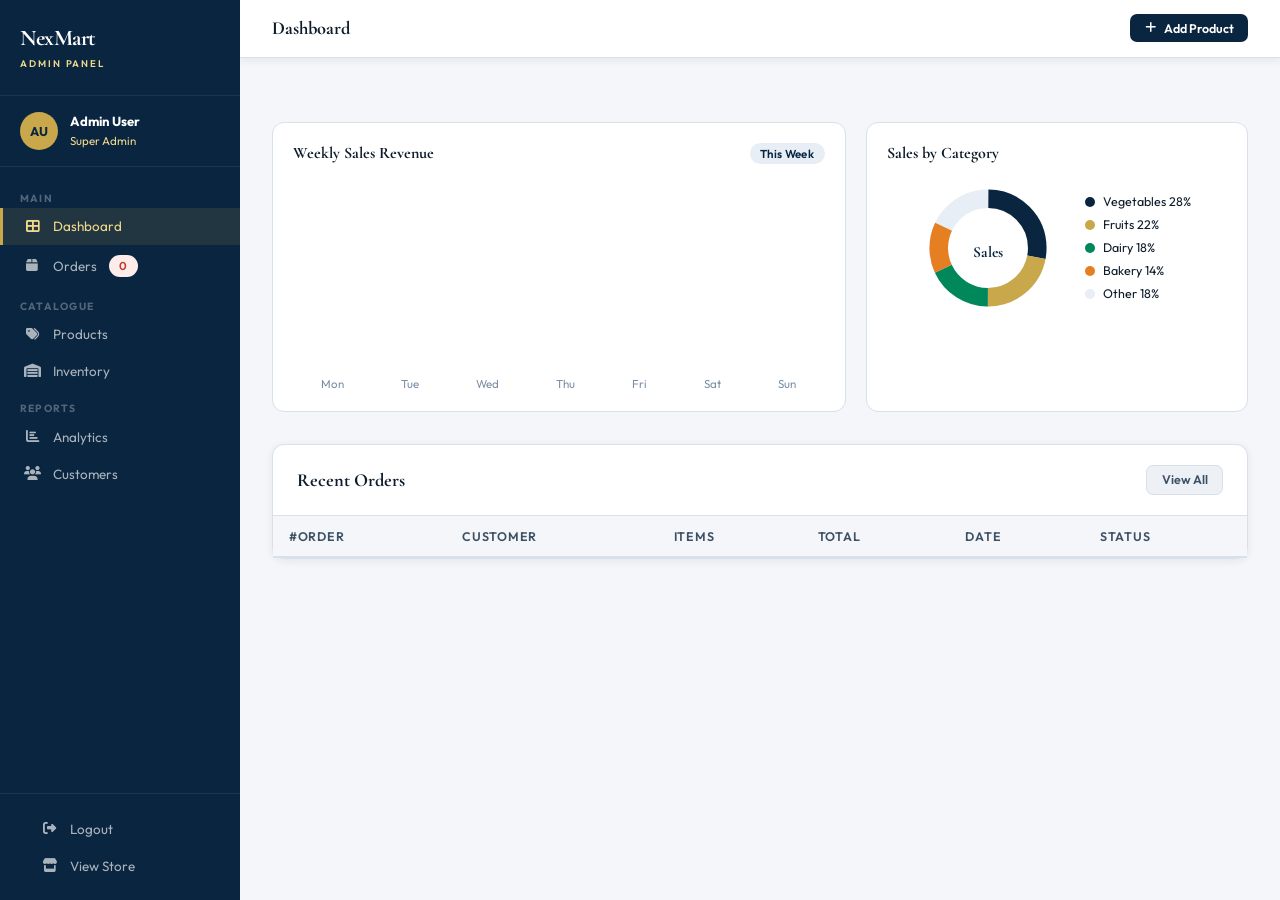
==== commit 68b59971: "Change reset button to call resetAllProducts function Refactor reset button to use a separate functi" ====
--- a/admin.html
+++ b/admin.html
@@ -225,7 +225,7 @@
           <option>Bakery</option><option>Beverages</option><option>Snacks</option><option>Grains</option>
         </select>
         <button class="btn btn-navy btn-sm" onclick="openProductModal()"><i class="fa fa-plus"></i> Add Product</button>
-        <button class="btn btn-ghost btn-sm" onclick="if(confirm('Reset all products to default?')){localStorage.removeItem(\'nm_products\');renderProductsAdmin();renderKPIs();toast(\'Products reset to default\');}"><i class="fa fa-undo"></i> Reset</button>
+        <button class="btn btn-ghost btn-sm" onclick="resetAllProducts()"><i class="fa fa-undo"></i> Reset</button>
       </div>
       <div class="card">
         <div class="card-header"><span class="card-title">Product Catalogue</span><span class="badge badge-navy" id="prodCount"></span></div>
@@ -289,378 +289,4 @@
         </div>
         <div class="form-group">
           <label class="form-label">Emoji *</label>
-          <input type="text" class="form-control" id="pEmoji" placeholder="e.g. 🥦" maxlength="4" oninput="document.getElementById('emojiPreview').textContent=this.value||'🛒'"/>
-        </div>
-      </div>
-      <div class="form-row">
-        <div class="form-group">
-          <label class="form-label">Category *</label>
-          <select class="form-control" id="pCat">
-            <option value="">Select category</option>
-            <option>Vegetables</option><option>Fruits</option><option>Dairy</option>
-            <option>Bakery</option><option>Beverages</option><option>Snacks</option><option>Grains</option>
-          </select>
-        </div>
-        <div class="form-group">
-          <label class="form-label">Weight / Unit *</label>
-          <input type="text" class="form-control" id="pWeight" placeholder="e.g. 500g, 1 kg, 6 pcs"/>
-        </div>
-      </div>
-      <div class="form-row">
-        <div class="form-group">
-          <label class="form-label">Selling Price (₹) *</label>
-          <input type="number" class="form-control" id="pPrice" placeholder="e.g. 99" min="1"/>
-        </div>
-        <div class="form-group">
-          <label class="form-label">M.R.P (₹) — optional</label>
-          <input type="number" class="form-control" id="pOldPrice" placeholder="e.g. 129" min="1"/>
-        </div>
-      </div>
-      <div class="form-row">
-        <div class="form-group">
-          <label class="form-label">Stock Quantity *</label>
-          <input type="number" class="form-control" id="pStock" placeholder="e.g. 50" min="0"/>
-        </div>
-        <div class="form-group">
-          <label class="form-label">Badge — optional</label>
-          <select class="form-control" id="pBadge">
-            <option value="">No badge</option>
-            <option>Sale</option><option>Organic</option><option>Fresh</option>
-            <option>Premium</option><option>Artisan</option><option>Natural</option>
-          </select>
-        </div>
-      </div>
-      <div style="background:var(--bg);border-radius:var(--radius-sm);padding:.75rem 1rem;font-size:.8rem;color:var(--text-md)">
-        <i class="fa fa-info-circle" style="color:var(--gold)"></i>
-        Product will appear on the storefront immediately after saving.
-      </div>
-    </div>
-    <div class="modal-footer">
-      <button class="btn btn-ghost" onclick="closeProductModal()">Cancel</button>
-      <button class="btn btn-navy" onclick="saveProduct()"><i class="fa fa-save"></i> Save Product</button>
-    </div>
-  </div>
-</div>
-
-<!-- ── CONFIRM DELETE MODAL ── -->
-<div class="confirm-modal" id="confirmModal">
-  <div class="confirm-box">
-    <div class="ci">🗑️</div>
-    <h3>Delete Product?</h3>
-    <p id="confirmMsg">This action cannot be undone.</p>
-    <div class="confirm-btns">
-      <button class="btn btn-ghost" onclick="closeConfirm()">Cancel</button>
-      <button class="btn btn-danger" id="confirmOkBtn">Delete</button>
-    </div>
-  </div>
-</div>
-
-<div id="toast"></div>
-
-<script>
-  // ── Page switch ──
-  function showPage(name, el) {
-    document.querySelectorAll('.admin-page').forEach(function(p){ p.classList.remove('active'); });
-    document.querySelectorAll('.sidebar-link').forEach(function(l){ l.classList.remove('active'); });
-    document.getElementById('page-' + name).classList.add('active');
-    if (el) el.classList.add('active');
-    var titles = {dashboard:'Dashboard',orders:'Orders',products:'Product Catalogue',inventory:'Inventory',analytics:'Analytics',customers:'Customers'};
-    document.getElementById('pageTitle').textContent = titles[name] || name;
-    if (name === 'products')   renderProductsAdmin();
-    if (name === 'orders')     renderOrders();
-    if (name === 'inventory')  renderInventory();
-    if (name === 'analytics')  renderAnalytics();
-    if (name === 'customers')  renderCustomers();
-  }
-
-  document.getElementById('todayDate').textContent = new Date().toLocaleDateString('en-IN',{weekday:'long',year:'numeric',month:'long',day:'numeric'});
-
-  // ── KPIs ──
-  function renderKPIs() {
-    var prods = getProducts();
-    var orders = getOrders();
-    var lowStock = prods.filter(function(p){ return (p.stock||0) <= 10; }).length;
-    var revenue = orders.reduce(function(s,o){ return s + (o.total||0); }, 0);
-    var kpis = [
-      { icon:'fa-shopping-cart', cls:'blue',  label:'Total Orders',    value: orders.length || 248 },
-      { icon:'fa-rupee-sign',    cls:'green', label:'Total Revenue',   value: revenue > 0 ? fmt(revenue) : '₹3.84L' },
-      { icon:'fa-tags',          cls:'gold',  label:'Total Products',  value: prods.length },
-      { icon:'fa-exclamation-triangle', cls:'red', label:'Low Stock Items', value: lowStock },
-    ];
-    document.getElementById('kpiGrid').innerHTML = kpis.map(function(k){
-      return '<div class="kpi-card"><div class="kpi-icon ' + k.cls + '"><i class="fa ' + k.icon + '"></i></div>'
-        + '<div class="kpi-info"><strong>' + k.value + '</strong><span>' + k.label + '</span></div></div>';
-    }).join('');
-    document.getElementById('pendingBadge').textContent = getOrders().filter(function(o){ return o.status==='Pending'; }).length || 12;
-  }
-
-  // ── Sales Chart ──
-  var salesData = [42000,38000,51000,67000,59000,82000,74000];
-  var sMax = Math.max.apply(null, salesData);
-  document.getElementById('salesChart').innerHTML = salesData.map(function(v,i){
-    return '<div class="bar" style="flex:1;height:' + Math.round(v/sMax*100) + '%;background:' + (i===5?'var(--gold)':'var(--navy)') + ';opacity:' + (i===5?1:.75) + '"></div>';
-  }).join('');
-
-  // ── Recent orders ──
-  function renderRecentOrders() {
-    var orders = getOrders();
-    var mock = [
-      { id:'NM-200001', customer:'Priya Sharma',  items:3, total:487,  date:'Today',       status:'Delivered' },
-      { id:'NM-200002', customer:'Arjun Kumar',   items:5, total:832,  date:'Today',       status:'Pending'   },
-      { id:'NM-200003', customer:'Meena Rao',     items:2, total:215,  date:'Yesterday',   status:'In Transit'},
-      { id:'NM-200004', customer:'Rahul Tiwari',  items:7, total:1240, date:'2 days ago',  status:'Delivered' },
-      { id:'NM-200005', customer:'Sunita Patel',  items:1, total:99,   date:'3 days ago',  status:'Cancelled' },
-    ];
-    var combined = orders.slice(0,3).concat(mock).slice(0,6);
-    var sc = {Delivered:'os-delivered',Pending:'os-pending','In Transit':'os-transit',Cancelled:'os-cancelled'};
-    document.getElementById('recentOrdersBody').innerHTML = combined.map(function(o){
-      return '<tr><td><strong>' + o.id + '</strong></td><td>' + o.customer + '</td><td>' + o.items + ' items</td>'
-        + '<td><strong>' + fmt(o.total) + '</strong></td><td>' + o.date + '</td>'
-        + '<td><span class="order-status ' + (sc[o.status]||'os-pending') + '">' + o.status + '</span></td></tr>';
-    }).join('');
-  }
-
-  // ── All Orders ──
-  var MOCK_ORDERS = Array.from({length:20}, function(_,i){
-    return {
-      id: 'NM-' + (200010+i),
-      customer: ['Priya Sharma','Arjun Kumar','Meena Rao','Rahul Tiwari','Sunita Patel'][i%5],
-      items: Math.floor(Math.random()*8)+1,
-      total: Math.floor(Math.random()*1500)+199,
-      date: new Date(2025,5,i+1).toLocaleDateString('en-IN',{day:'numeric',month:'short'}),
-      payment: ['UPI','Card','COD','Wallet'][i%4],
-      status: ['Delivered','Pending','In Transit','Delivered','Cancelled'][i%5],
-    };
-  });
-
-  function renderOrders() {
-    var filter = document.getElementById('orderFilter').value;
-    var realOrders = getOrders();
-    var all = realOrders.concat(MOCK_ORDERS);
-    var list = filter ? all.filter(function(o){ return o.status===filter; }) : all;
-    var sc = {Delivered:'os-delivered',Pending:'os-pending','In Transit':'os-transit',Cancelled:'os-cancelled'};
-    var stats = {Pending:0,'In Transit':0,Delivered:0,Cancelled:0};
-    all.forEach(function(o){ if(stats[o.status]!==undefined) stats[o.status]++; });
-    var icons = {Pending:'fa-clock gold',  'In Transit':'fa-truck gold', Delivered:'fa-check green', Cancelled:'fa-times red'};
-    document.getElementById('orderStats').innerHTML = Object.keys(stats).map(function(k){
-      return '<div style="flex:1;min-width:140px;background:var(--bg);border-radius:var(--radius-sm);padding:.75rem 1rem;display:flex;align-items:center;gap:.75rem">'
-        + '<i class="fa ' + (icons[k]||'fa-circle') + '" style="font-size:1.1rem"></i>'
-        + '<div><strong style="font-family:var(--font-head);font-size:1.4rem">' + stats[k] + '</strong>'
-        + '<div style="font-size:.75rem;color:var(--text-lt)">' + k + '</div></div></div>';
-    }).join('');
-    document.getElementById('ordersBody').innerHTML = list.map(function(o){
-      return '<tr><td><strong>' + o.id + '</strong></td><td>' + o.customer + '</td><td>' + o.items + ' items</td>'
-        + '<td><strong>' + fmt(o.total) + '</strong></td><td>' + o.date + '</td>'
-        + '<td><span class="badge badge-navy">' + (o.payment||'UPI') + '</span></td>'
-        + '<td><span class="order-status ' + (sc[o.status]||'os-pending') + '">' + o.status + '</span></td>'
-        + '<td><button class="btn btn-ghost btn-sm" onclick="toast(\'Viewing ' + o.id + '\')">View</button></td></tr>';
-    }).join('');
-  }
-
-  // ── Products Admin ──
-  function renderProductsAdmin() {
-    var q  = (document.getElementById('productSearch').value||'').toLowerCase();
-    var cf = document.getElementById('catFilter').value;
-    var list = getProducts();
-    if (q)  list = list.filter(function(p){ return p.name.toLowerCase().includes(q) || p.cat.toLowerCase().includes(q); });
-    if (cf) list = list.filter(function(p){ return p.cat === cf; });
-    document.getElementById('prodCount').textContent = list.length + ' products';
-    document.getElementById('productsAdminBody').innerHTML = list.map(function(p){
-      var stockCls = (p.stock||0) <= 5 ? 'stock-low' : (p.stock||0) <= 15 ? 'stock-med' : 'stock-ok';
-      return '<tr>'
-        + '<td style="font-size:1.5rem">' + p.emoji + '</td>'
-        + '<td><strong>' + p.name + '</strong></td>'
-        + '<td><span class="badge badge-navy">' + p.cat + '</span></td>'
-        + '<td><strong>' + fmt(p.price) + '</strong></td>'
-        + '<td>' + (p.oldPrice ? '<span style="color:var(--text-lt);text-decoration:line-through">' + fmt(p.oldPrice) + '</span>' : '—') + '</td>'
-        + '<td class="' + stockCls + '">' + (p.stock||0) + ' units</td>'
-        + '<td>' + (p.badge ? '<span class="badge badge-gold">' + p.badge + '</span>' : '—') + '</td>'
-        + '<td><span style="color:#f4a261">★</span> ' + p.rating + '</td>'
-        + '<td style="white-space:nowrap">'
-        + '<button class="btn btn-ghost btn-sm" onclick="openProductModal(' + p.id + ')" style="margin-right:.3rem"><i class="fa fa-edit"></i> Edit</button>'
-        + '<button class="btn btn-danger btn-sm" onclick="confirmDelete(' + p.id + ',\'' + p.name.replace(/'/g,"\\'") + '\')"><i class="fa fa-trash"></i></button>'
-        + '</td></tr>';
-    }).join('');
-  }
-
-  // ── Inventory ──
-  function renderInventory() {
-    document.getElementById('inventoryBody').innerHTML = getProducts().map(function(p){
-      var s = p.stock || 0, reorder = 10;
-      var cls   = s <= reorder*0.3 ? 'stock-low' : s <= reorder ? 'stock-med' : 'stock-ok';
-      var label = s <= reorder*0.3 ? 'Critical'  : s <= reorder ? 'Low'       : 'Sufficient';
-      var badgeCls = s < 5 ? 'badge-danger' : s <= reorder ? 'badge-warning' : 'badge-success';
-      var sku = 'NM-' + String(p.id).padStart(4,'0');
-      return '<tr>'
-        + '<td><strong>' + p.name + '</strong></td>'
-        + '<td><span class="badge badge-navy">' + p.cat + '</span></td>'
-        + '<td style="font-family:monospace;font-size:.8rem">' + sku + '</td>'
-        + '<td class="' + cls + '">' + s + ' units</td>'
-        + '<td>' + reorder + ' units</td>'
-        + '<td><span class="badge ' + badgeCls + '">' + label + '</span></td>'
-        + '<td><button class="btn btn-ghost btn-sm" onclick="promptStock(' + p.id + ',' + s + ')"><i class="fa fa-edit"></i> Update</button></td>'
-        + '</tr>';
-    }).join('');
-  }
-
-  window.promptStock = function(id, current) {
-    var val = prompt('Update stock quantity (current: ' + current + ' units):', current);
-    if (val === null) return;
-    var n = parseInt(val);
-    if (isNaN(n) || n < 0) { toast('Invalid quantity', 'error'); return; }
-    updateProduct(id, { stock: n });
-    renderInventory();
-    renderKPIs();
-    toast('Stock updated successfully');
-  };
-
-  // ── Analytics ──
-  function renderAnalytics() {
-    var prods = getProducts();
-    var top5 = prods.slice().sort(function(a,b){ return b.reviews - a.reviews; }).slice(0,5);
-    document.getElementById('topSellers').innerHTML = top5.map(function(p){
-      return '<div class="progress-item">'
-        + '<div class="progress-label"><span>' + p.emoji + ' ' + p.name + '</span><span>' + p.reviews + '</span></div>'
-        + '<div class="progress-bar"><div class="progress-fill" style="width:' + Math.round(p.reviews/top5[0].reviews*100) + '%"></div></div>'
-        + '</div>';
-    }).join('');
-    var cats = CATEGORIES.slice(1);
-    document.getElementById('catPerf').innerHTML = cats.map(function(c){
-      var pct = Math.floor(Math.random()*60)+20;
-      return '<div class="progress-item">'
-        + '<div class="progress-label"><span>' + c.icon + ' ' + c.name + '</span><span>' + pct + '%</span></div>'
-        + '<div class="progress-bar"><div class="progress-fill" style="width:' + pct + '%;background:var(--gold)"></div></div>'
-        + '</div>';
-    }).join('');
-    var revData = [180,220,190,280,310,265,340,290,380,420,395,450];
-    var revMax = Math.max.apply(null, revData);
-    document.getElementById('revenueChart').innerHTML = revData.map(function(v,i){
-      return '<div style="flex:1;display:flex;flex-direction:column;align-items:center;gap:.25rem">'
-        + '<div style="width:100%;background:' + (i===11?'var(--gold)':'var(--navy)') + ';border-radius:4px 4px 0 0;height:' + Math.round(v/revMax*180) + 'px;opacity:' + (i===11?1:.75) + '"></div>'
-        + '<div style="font-size:.65rem;color:var(--text-lt)">' + ['J','F','M','A','M','J','J','A','S','O','N','D'][i] + '</div>'
-        + '</div>';
-    }).join('');
-  }
-
-  // ── Customers ──
-  function renderCustomers() {
-    var orders = getOrders();
-    var map = {};
-    orders.forEach(function(o){
-      if (!map[o.userEmail]) map[o.userEmail] = { name: o.customer||'Customer', email: o.userEmail, orders: 0, spent: 0 };
-      map[o.userEmail].orders++;
-      map[o.userEmail].spent += o.total||0;
-    });
-    var list = Object.values(map);
-    if (list.length === 0) {
-      var mock = [
-        { name:'Priya Sharma', email:'user@nexmart.com', orders:8, spent:3240 },
-        { name:'Arjun Kumar',  email:'arjun@mail.com',  orders:3, spent:1100 },
-        { name:'Meena Rao',    email:'meena@mail.com',  orders:12,spent:5680 },
-      ];
-      list = mock;
-    }
-    document.getElementById('customersBody').innerHTML = list.map(function(c,i){
-      return '<tr><td>' + (i+1) + '</td><td><strong>' + c.name + '</strong></td><td>' + c.email + '</td>'
-        + '<td>' + c.orders + '</td><td><strong>' + fmt(c.spent) + '</strong></td>'
-        + '<td><span class="badge badge-success">Active</span></td></tr>';
-    }).join('');
-  }
-
-  // ── ADD / EDIT MODAL ──
-  var _editingId = null;
-
-  function openProductModal(id) {
-    _editingId = id || null;
-    var modal = document.getElementById('productModal');
-    document.getElementById('modalTitle').textContent = id ? 'Edit Product' : 'Add New Product';
-    // Clear form
-    ['pName','pEmoji','pWeight','pPrice','pOldPrice','pStock'].forEach(function(f){ document.getElementById(f).value = ''; });
-    document.getElementById('pCat').value = '';
-    document.getElementById('pBadge').value = '';
-    document.getElementById('emojiPreview').textContent = '🛒';
-    document.getElementById('editId').value = id || '';
-
-    if (id) {
-      var p = getProducts().find(function(x){ return x.id === id; });
-      if (p) {
-        document.getElementById('pName').value     = p.name;
-        document.getElementById('pEmoji').value    = p.emoji;
-        document.getElementById('pCat').value      = p.cat;
-        document.getElementById('pWeight').value   = p.weight;
-        document.getElementById('pPrice').value    = p.price;
-        document.getElementById('pOldPrice').value = p.oldPrice || '';
-        document.getElementById('pStock').value    = p.stock || 0;
-        document.getElementById('pBadge').value    = p.badge || '';
-        document.getElementById('emojiPreview').textContent = p.emoji;
-      }
-    }
-    modal.classList.add('show');
-  }
-
-  function closeProductModal() {
-    document.getElementById('productModal').classList.remove('show');
-    _editingId = null;
-  }
-
-  function saveProduct() {
-    var name     = document.getElementById('pName').value.trim();
-    var emoji    = document.getElementById('pEmoji').value.trim();
-    var cat      = document.getElementById('pCat').value;
-    var weight   = document.getElementById('pWeight').value.trim();
-    var price    = parseInt(document.getElementById('pPrice').value);
-    var oldPrice = parseInt(document.getElementById('pOldPrice').value) || null;
-    var stock    = parseInt(document.getElementById('pStock').value) || 0;
-    var badge    = document.getElementById('pBadge').value || null;
-
-    if (!name || !emoji || !cat || !weight || !price) {
-      toast('Please fill in all required fields', 'error'); return;
-    }
-    if (isNaN(price) || price < 1) { toast('Enter a valid price', 'error'); return; }
-
-    var data = { name:name, emoji:emoji, cat:cat, weight:weight, price:price, oldPrice:oldPrice, stock:stock, badge:badge };
-
-    if (_editingId) {
-      updateProduct(_editingId, data);
-      toast('✓ ' + name + ' updated successfully');
-    } else {
-      addProduct(data);
-      toast('✓ ' + name + ' added to catalogue');
-    }
-    closeProductModal();
-    renderProductsAdmin();
-    renderKPIs();
-  }
-
-  // ── DELETE CONFIRM ──
-  var _deleteId = null;
-
-  function confirmDelete(id, name) {
-    _deleteId = id;
-    document.getElementById('confirmMsg').textContent = 'Delete "' + name + '"? This cannot be undone.';
-    document.getElementById('confirmModal').classList.add('show');
-    document.getElementById('confirmOkBtn').onclick = function() {
-      deleteProduct(_deleteId);
-      closeConfirm();
-      renderProductsAdmin();
-      renderKPIs();
-      renderInventory();
-      toast(name + ' deleted', 'error');
-    };
-  }
-
-  function closeConfirm() {
-    document.getElementById('confirmModal').classList.remove('show');
-    _deleteId = null;
-  }
-
-  // Close modals on overlay click
-  document.getElementById('productModal').addEventListener('click', function(e){ if(e.target===this) closeProductModal(); });
-  document.getElementById('confirmModal').addEventListener('click', function(e){ if(e.target===this) closeConfirm(); });
-
-  // ── INIT ──
-  renderKPIs();
-  renderRecentOrders();
-</script>
-</body>
-</html>
+          <input type="text" class="form-control" id="pEmoji" placeholder="e.g. 🥦" maxlength="4" oninput="document.getElementBy
